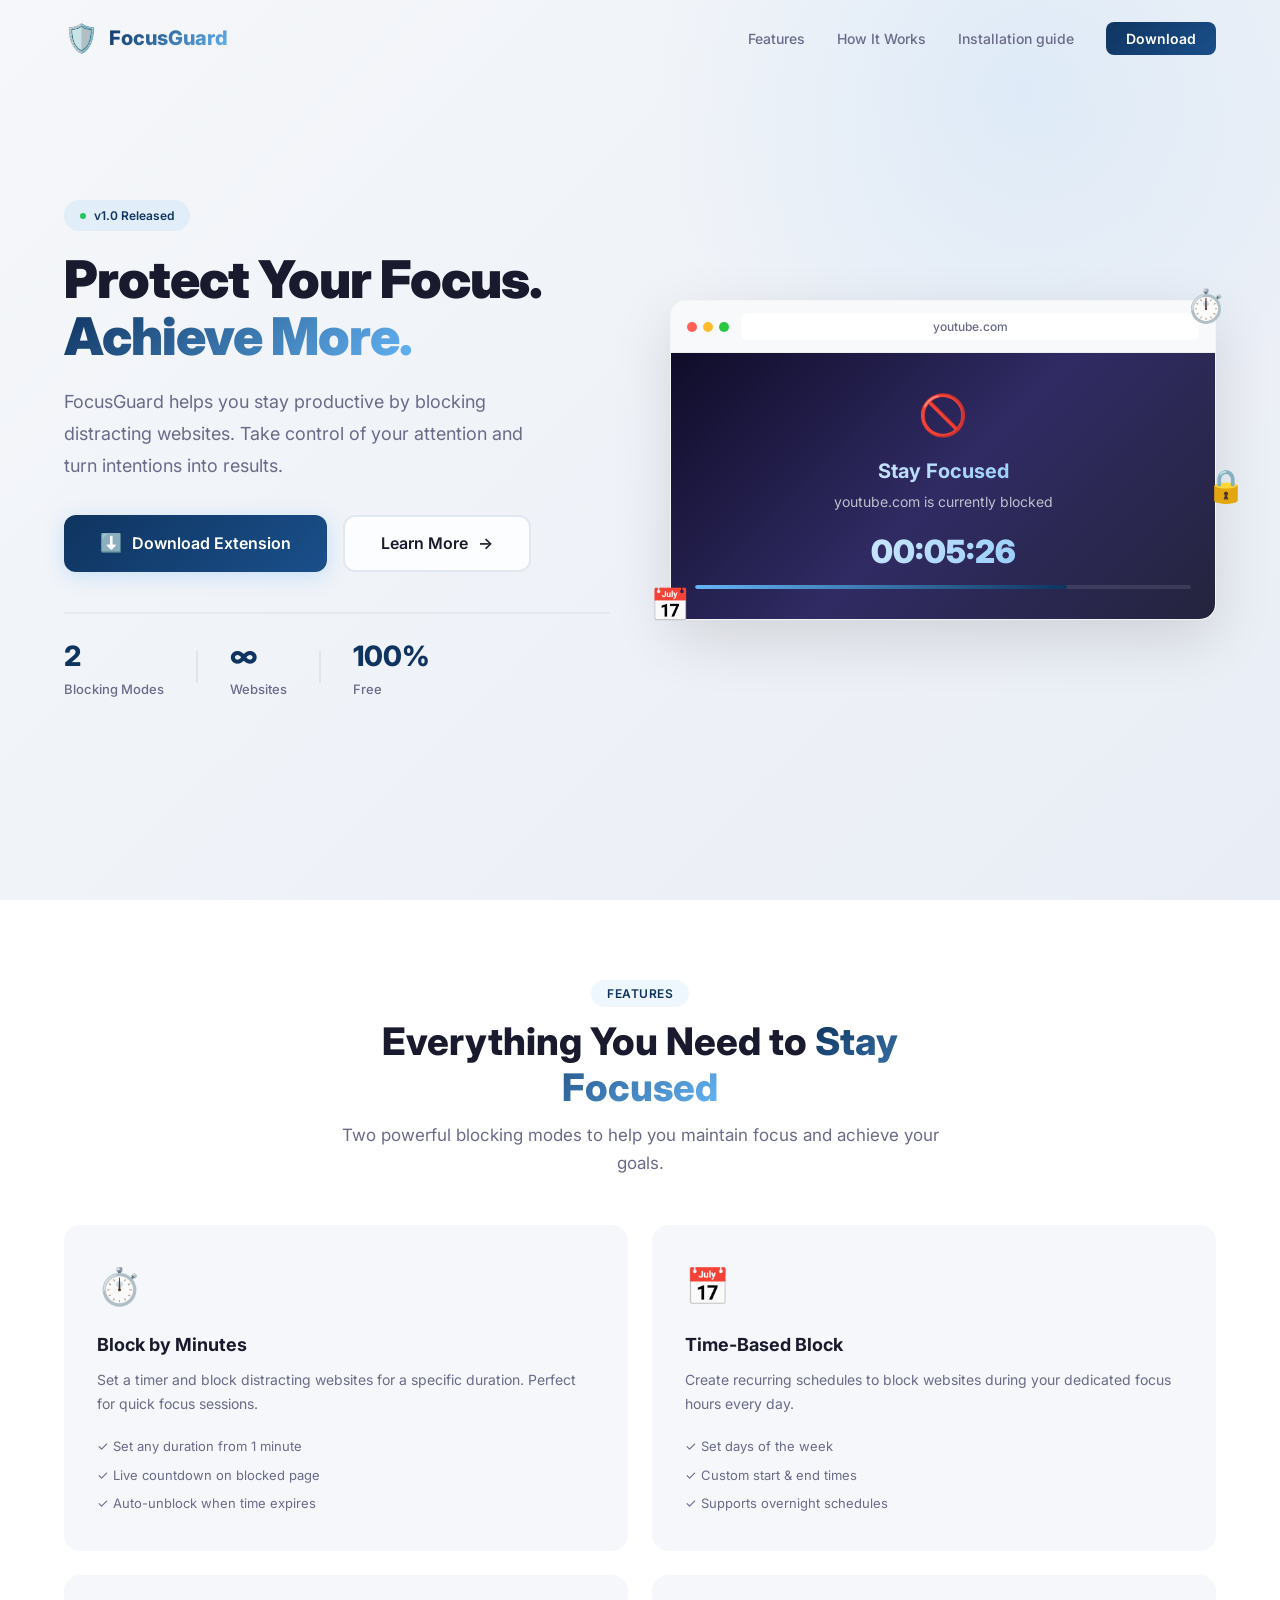
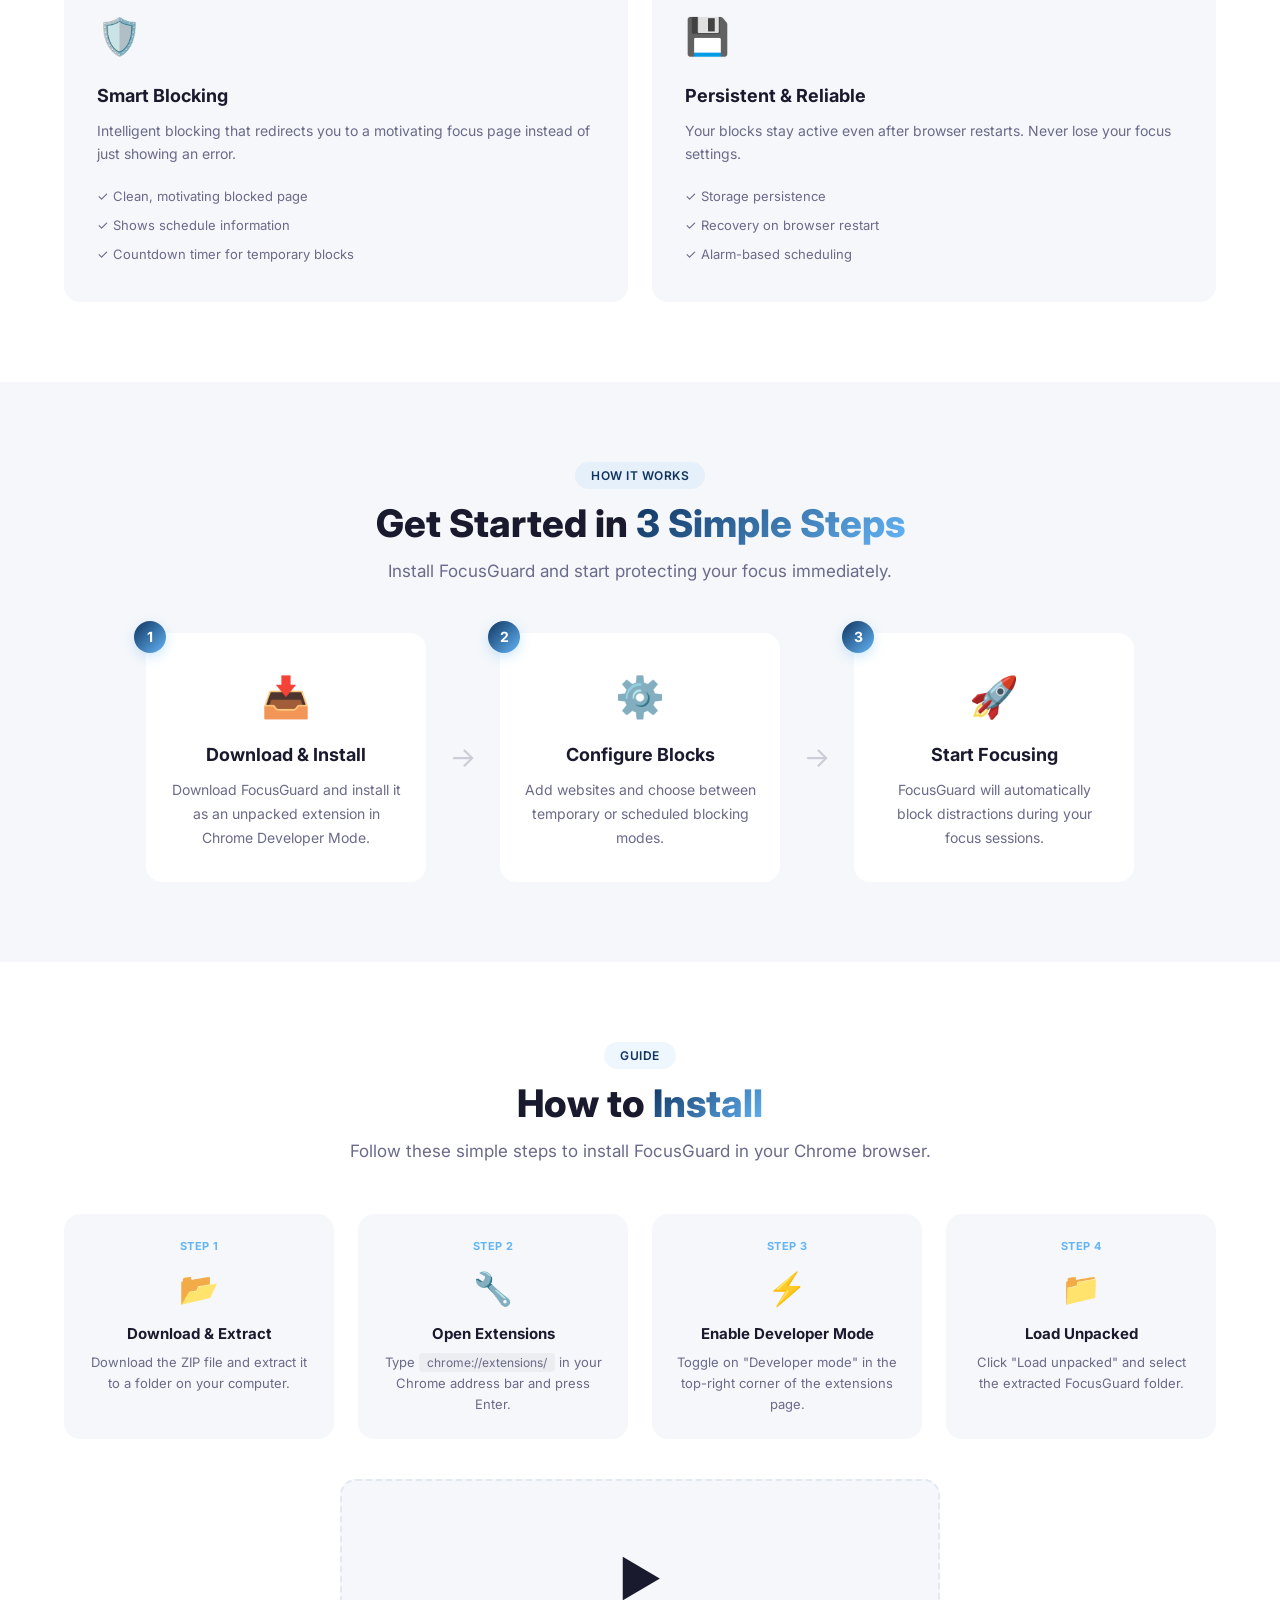
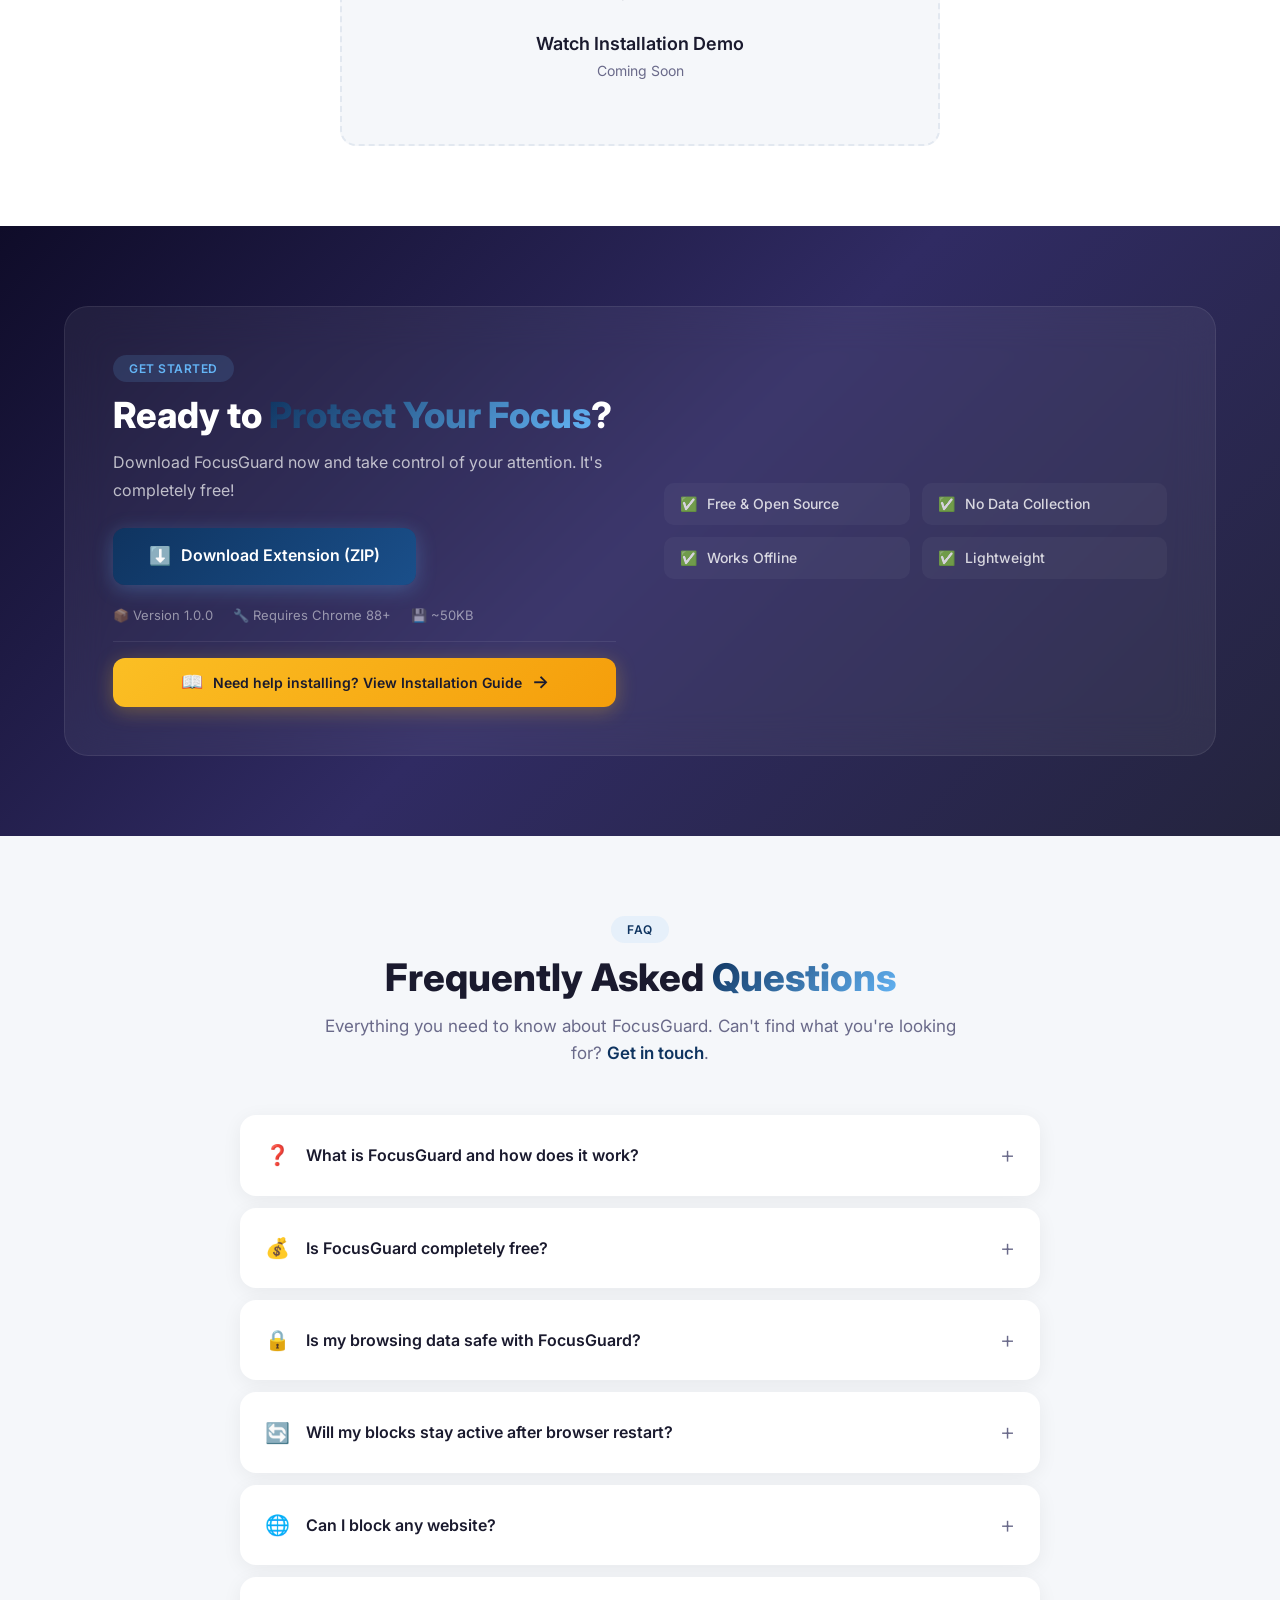
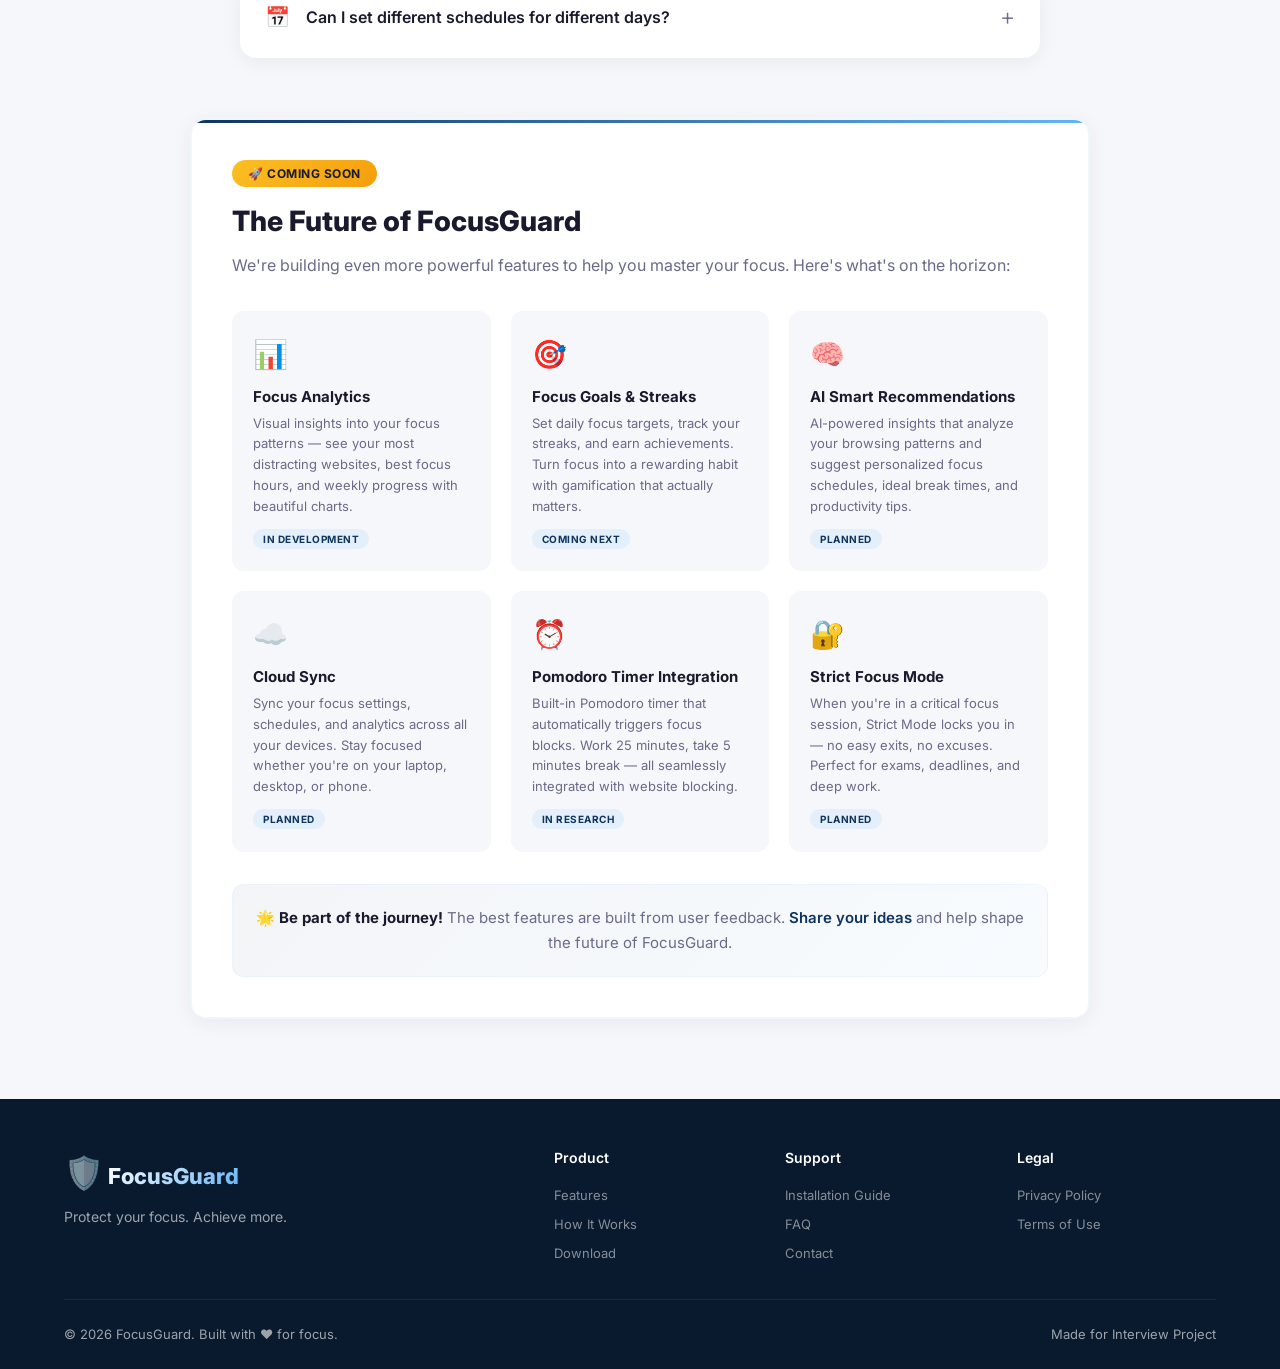
==== website/index.html @ 0940e5c7 "website moved into the extension folder" ====
<!doctype html>
<html lang="en">
  <head>
    <meta charset="UTF-8" />
    <meta name="viewport" content="width=device-width, initial-scale=1.0" />
    <title>FocusGuard - Stay Focused, Achieve More</title>
    <link rel="stylesheet" href="style.css" />
    <link
      href="https://fonts.googleapis.com/css2?family=Inter:wght@300;400;500;600;700;800;900&display=swap"
      rel="stylesheet"
    />
    <link rel="icon" type="image/png" href="images/favicon/my-icon.png">
  </head>
  <body id="top">
    <!-- Navigation -->
    <nav class="navbar">
      <div class="nav-container">
        <a href="#top" class="nav-logo" style="text-decoration: none">
          <span class="logo-icon">🛡️</span>
          <span class="logo-text">FocusGuard</span>
        </a>
        <ul class="nav-links">
          <li><a href="#features">Features</a></li>
          <li><a href="#how-it-works">How It Works</a></li>
          <li><a href="#instructions">Installation guide</a></li>
          <li><a href="#download" class="nav-cta">Download</a></li>
        </ul>
      </div>
    </nav>

    <!-- Hero Section -->
    <section class="hero">
      <div class="hero-glow"></div>
      <div class="container">
        <div class="hero-content">
          <div class="hero-badge">
            <span class="badge-dot"></span>
            v1.0 Released
          </div>
          <h1 class="hero-title">
            Protect Your Focus.
            <span class="gradient-text">Achieve More.</span>
          </h1>
          <p class="hero-desc">
            FocusGuard helps you stay productive by blocking distracting
            websites. Take control of your attention and turn intentions into
            results.
          </p>
          <div class="hero-buttons">
            <a href="#download" class="btn btn-primary btn-large">
              <span class="btn-icon">⬇️</span>
              Download Extension
            </a>
            <a href="#features" class="btn btn-secondary btn-large">
              Learn More
              <span class="btn-arrow">→</span>
            </a>
          </div>
          <div class="hero-stats">
            <div class="stat">
              <span class="stat-number">2</span>
              <span class="stat-label">Blocking Modes</span>
            </div>
            <div class="stat-divider"></div>
            <div class="stat">
              <span class="stat-number">∞</span>
              <span class="stat-label">Websites</span>
            </div>
            <div class="stat-divider"></div>
            <div class="stat">
              <span class="stat-number">100%</span>
              <span class="stat-label">Free</span>
            </div>
          </div>
        </div>
        <div class="hero-image">
          <div class="browser-mockup">
            <div class="browser-header">
              <div class="browser-dots">
                <span></span><span></span><span></span>
              </div>
              <span class="browser-url">youtube.com</span>
            </div>
            <div class="browser-body">
              <div class="blocked-preview">
                <div class="preview-icon">🚫</div>
                <h3>Stay Focused</h3>
                <p>youtube.com is currently blocked</p>
                <div class="preview-timer">00:05:26</div>
                <div class="preview-bar">
                  <div class="preview-progress"></div>
                </div>
              </div>
            </div>
          </div>
          <div class="floating-element el1">⏱️</div>
          <div class="floating-element el2">📅</div>
          <div class="floating-element el3">🔒</div>
        </div>
      </div>
    </section>

    <!-- Features Section -->
    <section id="features" class="features">
      <div class="container">
        <div class="section-header">
          <span class="section-tag">Features</span>
          <h2 class="section-title">
            Everything You Need to
            <span class="gradient-text">Stay Focused</span>
          </h2>
          <p class="section-desc">
            Two powerful blocking modes to help you maintain focus and achieve
            your goals.
          </p>
        </div>
        <div class="features-grid">
          <div class="feature-card card-1">
            <div class="feature-icon">⏱️</div>
            <h3>Block by Minutes</h3>
            <p>
              Set a timer and block distracting websites for a specific
              duration. Perfect for quick focus sessions.
            </p>
            <ul class="feature-list">
              <li>✓ Set any duration from 1 minute</li>
              <li>✓ Live countdown on blocked page</li>
              <li>✓ Auto-unblock when time expires</li>
            </ul>
          </div>
          <div class="feature-card card-2">
            <div class="feature-icon">📅</div>
            <h3>Time-Based Block</h3>
            <p>
              Create recurring schedules to block websites during your dedicated
              focus hours every day.
            </p>
            <ul class="feature-list">
              <li>✓ Set days of the week</li>
              <li>✓ Custom start & end times</li>
              <li>✓ Supports overnight schedules</li>
            </ul>
          </div>
          <div class="feature-card card-3">
            <div class="feature-icon">🛡️</div>
            <h3>Smart Blocking</h3>
            <p>
              Intelligent blocking that redirects you to a motivating focus page
              instead of just showing an error.
            </p>
            <ul class="feature-list">
              <li>✓ Clean, motivating blocked page</li>
              <li>✓ Shows schedule information</li>
              <li>✓ Countdown timer for temporary blocks</li>
            </ul>
          </div>
          <div class="feature-card card-4">
            <div class="feature-icon">💾</div>
            <h3>Persistent & Reliable</h3>
            <p>
              Your blocks stay active even after browser restarts. Never lose
              your focus settings.
            </p>
            <ul class="feature-list">
              <li>✓ Storage persistence</li>
              <li>✓ Recovery on browser restart</li>
              <li>✓ Alarm-based scheduling</li>
            </ul>
          </div>
        </div>
      </div>
    </section>

    <!-- How It Works Section -->
    <section id="how-it-works" class="how-it-works">
      <div class="container">
        <div class="section-header">
          <span class="section-tag">How It Works</span>
          <h2 class="section-title">
            Get Started in <span class="gradient-text">3 Simple Steps</span>
          </h2>
          <p class="section-desc">
            Install FocusGuard and start protecting your focus immediately.
          </p>
        </div>
        <div class="steps">
          <div class="step">
            <div class="step-number">1</div>
            <div class="step-icon">📥</div>
            <h3>Download & Install</h3>
            <p>
              Download FocusGuard and install it as an unpacked extension in
              Chrome Developer Mode.
            </p>
          </div>
          <div class="step-arrow">→</div>
          <div class="step">
            <div class="step-number">2</div>
            <div class="step-icon">⚙️</div>
            <h3>Configure Blocks</h3>
            <p>
              Add websites and choose between temporary or scheduled blocking
              modes.
            </p>
          </div>
          <div class="step-arrow">→</div>
          <div class="step">
            <div class="step-number">3</div>
            <div class="step-icon">🚀</div>
            <h3>Start Focusing</h3>
            <p>
              FocusGuard will automatically block distractions during your focus
              sessions.
            </p>
          </div>
        </div>
      </div>
    </section>

    <!-- Installation Instructions -->
    <section id="instructions" class="instructions">
      <div class="container">
        <div class="section-header">
          <span class="section-tag">Guide</span>
          <h2 class="section-title">
            How to <span class="gradient-text">Install</span>
          </h2>
          <p class="section-desc">
            Follow these simple steps to install FocusGuard in your Chrome
            browser.
          </p>
        </div>
        <div class="instructions-grid">
          <div class="instruction-card">
            <div class="instruction-step">Step 1</div>
            <div class="instruction-icon">📂</div>
            <h4>Download & Extract</h4>
            <p>
              Download the ZIP file and extract it to a folder on your computer.
            </p>
          </div>
          <div class="instruction-card">
            <div class="instruction-step">Step 2</div>
            <div class="instruction-icon">🔧</div>
            <h4>Open Extensions</h4>
            <p>
              Type <code>chrome://extensions/</code> in your Chrome address bar
              and press Enter.
            </p>
          </div>
          <div class="instruction-card">
            <div class="instruction-step">Step 3</div>
            <div class="instruction-icon">⚡</div>
            <h4>Enable Developer Mode</h4>
            <p>
              Toggle on "Developer mode" in the top-right corner of the
              extensions page.
            </p>
          </div>
          <div class="instruction-card">
            <div class="instruction-step">Step 4</div>
            <div class="instruction-icon">📁</div>
            <h4>Load Unpacked</h4>
            <p>
              Click "Load unpacked" and select the extracted FocusGuard folder.
            </p>
          </div>
        </div>
        <div class="instruction-video">
          <div class="video-placeholder">
            <span class="video-icon">▶️</span>
            <p>Watch Installation Demo</p>
            <span class="video-sub">Coming Soon</span>
          </div>
        </div>
      </div>
    </section>

    <!-- Download Section -->
    <section id="download" class="download">
      <div class="container">
        <div class="download-card">
          <div class="download-content">
            <span class="section-tag white">Get Started</span>
            <h2 class="download-title">
              Ready to <span class="gradient-text">Protect Your Focus</span>?
            </h2>
            <p class="download-desc">
              Download FocusGuard now and take control of your attention. It's
              completely free!
            </p>
            <div class="download-buttons">
              <a
                href="downloads/focusguard-v1.0.0.zip"
                class="btn btn-primary btn-large"
                id="downloadBtn"
                download
              >
                <span class="btn-icon">⬇️</span>
                Download Extension (ZIP)
              </a>
            </div>
            <div class="download-info">
              <span>📦 Version 1.0.0</span>
              <span>🔧 Requires Chrome 88+</span>
              <span>💾 ~50KB</span>
            </div>
            <!-- Installation quick link - UPDATED WITH YELLOW -->
            <div class="quick-install-link">
              <a href="#instructions" class="install-link">
                <span class="install-link-icon">📖</span>
                Need help installing? View Installation Guide
                <span class="install-link-arrow">→</span>
              </a>
            </div>
          </div>
          <div class="download-features">
            <div class="download-feature">
              <span>✅</span>
              <span>Free & Open Source</span>
            </div>
            <div class="download-feature">
              <span>✅</span>
              <span>No Data Collection</span>
            </div>
            <div class="download-feature">
              <span>✅</span>
              <span>Works Offline</span>
            </div>
            <div class="download-feature">
              <span>✅</span>
              <span>Lightweight</span>
            </div>
          </div>
        </div>
      </div>
    </section>

    <!-- FAQ Section -->
    <section id="faq" class="faq">
      <div class="container">
        <div class="section-header">
          <span class="section-tag">FAQ</span>
          <h2 class="section-title">
            Frequently Asked <span class="gradient-text">Questions</span>
          </h2>
          <p class="section-desc">
            Everything you need to know about FocusGuard. Can't find what you're
            looking for? <a href="#contact" class="faq-link">Get in touch</a>.
          </p>
        </div>

        <div class="faq-grid">
          <!-- FAQ Item 1 -->
          <div class="faq-item">
            <div class="faq-question" onclick="toggleFaq(this)">
              <span class="faq-icon">❓</span>
              <h3>What is FocusGuard and how does it work?</h3>
              <span class="faq-toggle">+</span>
            </div>
            <div class="faq-answer">
              <p>
                FocusGuard is a lightweight Chrome extension that helps you stay
                productive by blocking distracting websites. Simply add the
                websites that distract you, choose between
                <strong>temporary blocking</strong> (set a timer) or
                <strong>scheduled blocking</strong> (create recurring focus
                hours), and FocusGuard will automatically redirect you to a
                motivating focus page whenever you try to access those sites.
              </p>
            </div>
          </div>

          <!-- FAQ Item 2 -->
          <div class="faq-item">
            <div class="faq-question" onclick="toggleFaq(this)">
              <span class="faq-icon">💰</span>
              <h3>Is FocusGuard completely free?</h3>
              <span class="faq-toggle">+</span>
            </div>
            <div class="faq-answer">
              <p>
                <strong>Yes, absolutely free!</strong> FocusGuard is 100% free
                with no hidden costs, no premium plans, and no data collection.
                We believe that focus and productivity should be accessible to
                everyone. Use it as much as you want, whenever you want.
              </p>
            </div>
          </div>

          <!-- FAQ Item 3 -->
          <div class="faq-item">
            <div class="faq-question" onclick="toggleFaq(this)">
              <span class="faq-icon">🔒</span>
              <h3>Is my browsing data safe with FocusGuard?</h3>
              <span class="faq-toggle">+</span>
            </div>
            <div class="faq-answer">
              <p>
                <strong>Your privacy is our priority.</strong> FocusGuard stores
                all data locally on your device. We don't collect, track, or
                send any of your browsing data anywhere. No analytics, no
                tracking pixels, no cloud storage — just pure local focus
                protection. You remain in complete control of your data.
              </p>
            </div>
          </div>

          <!-- FAQ Item 4 -->
          <div class="faq-item">
            <div class="faq-question" onclick="toggleFaq(this)">
              <span class="faq-icon">🔄</span>
              <h3>Will my blocks stay active after browser restart?</h3>
              <span class="faq-toggle">+</span>
            </div>
            <div class="faq-answer">
              <p>
                <strong>Yes!</strong> FocusGuard automatically saves all your
                blocking rules, schedules, and active sessions. Even if you
                restart your browser or computer, your focus settings remain
                intact and blocking continues seamlessly. No need to reconfigure
                — just pick up where you left off.
              </p>
            </div>
          </div>

          <!-- FAQ Item 5 -->
          <div class="faq-item">
            <div class="faq-question" onclick="toggleFaq(this)">
              <span class="faq-icon">🌐</span>
              <h3>Can I block any website?</h3>
              <span class="faq-toggle">+</span>
            </div>
            <div class="faq-answer">
              <p>
                <strong>Absolutely!</strong> You can block any website domain —
                social media (YouTube, Instagram, Facebook), entertainment
                (Netflix, Reddit), news, gaming, shopping, or any other site
                that distracts you. FocusGuard works on all websites, giving you
                complete control over your digital environment.
              </p>
            </div>
          </div>

          <!-- FAQ Item 6 -->
          <div class="faq-item">
            <div class="faq-question" onclick="toggleFaq(this)">
              <span class="faq-icon">📅</span>
              <h3>Can I set different schedules for different days?</h3>
              <span class="faq-toggle">+</span>
            </div>
            <div class="faq-answer">
              <p>
                <strong>Yes!</strong> With FocusGuard's scheduled blocking, you
                can create custom schedules for each day of the week. For
                example: block YouTube on weekdays from 7 PM to 10 PM, but allow
                it on weekends. You can even set overnight schedules (e.g.,
                11 PM to 2 AM). The flexibility is yours!
              </p>
            </div>
          </div>
        </div>

        <!-- 🚀 Upcoming Features Section -->
        <div class="upcoming-section">
          <div class="upcoming-badge">🚀 Coming Soon</div>
          <h3 class="upcoming-title">The Future of FocusGuard</h3>
          <p class="upcoming-desc">
            We're building even more powerful features to help you master your
            focus. Here's what's on the horizon:
          </p>

          <div class="upcoming-grid">
            <div class="upcoming-card">
              <div class="upcoming-icon">📊</div>
              <h4>Focus Analytics</h4>
              <p>
                Visual insights into your focus patterns — see your most
                distracting websites, best focus hours, and weekly progress with
                beautiful charts.
              </p>
              <span class="upcoming-status">In Development</span>
            </div>

            <div class="upcoming-card">
              <div class="upcoming-icon">🎯</div>
              <h4>Focus Goals & Streaks</h4>
              <p>
                Set daily focus targets, track your streaks, and earn
                achievements. Turn focus into a rewarding habit with
                gamification that actually matters.
              </p>
              <span class="upcoming-status">Coming Next</span>
            </div>

            <div class="upcoming-card">
              <div class="upcoming-icon">🧠</div>
              <h4>AI Smart Recommendations</h4>
              <p>
                AI-powered insights that analyze your browsing patterns and
                suggest personalized focus schedules, ideal break times, and
                productivity tips.
              </p>
              <span class="upcoming-status">Planned</span>
            </div>

            <div class="upcoming-card">
              <div class="upcoming-icon">☁️</div>
              <h4>Cloud Sync</h4>
              <p>
                Sync your focus settings, schedules, and analytics across all
                your devices. Stay focused whether you're on your laptop,
                desktop, or phone.
              </p>
              <span class="upcoming-status">Planned</span>
            </div>

            <div class="upcoming-card">
              <div class="upcoming-icon">⏰</div>
              <h4>Pomodoro Timer Integration</h4>
              <p>
                Built-in Pomodoro timer that automatically triggers focus
                blocks. Work 25 minutes, take 5 minutes break — all seamlessly
                integrated with website blocking.
              </p>
              <span class="upcoming-status">In Research</span>
            </div>

            <div class="upcoming-card">
              <div class="upcoming-icon">🔐</div>
              <h4>Strict Focus Mode</h4>
              <p>
                When you're in a critical focus session, Strict Mode locks you
                in — no easy exits, no excuses. Perfect for exams, deadlines,
                and deep work.
              </p>
              <span class="upcoming-status">Planned</span>
            </div>
          </div>

          <div class="upcoming-cta">
            <p>
              🌟 <strong>Be part of the journey!</strong> The best features are
              built from user feedback.
              <a href="#contact" class="faq-link">Share your ideas</a> and help
              shape the future of FocusGuard.
            </p>
          </div>
        </div>
      </div>
    </section>

    <!-- Footer -->
    <footer class="footer">
      <div class="container">
        <div class="footer-content">
          <div class="footer-brand">
            <span class="logo-icon">🛡️</span>
            <span class="logo-text">FocusGuard</span>
            <p>Protect your focus. Achieve more.</p>
          </div>
          <div class="footer-links">
            <div class="footer-column">
              <h4>Product</h4>
              <a href="#features">Features</a>
              <a href="#how-it-works">How It Works</a>
              <a href="#download">Download</a>
            </div>
            <div class="footer-column">
              <h4>Support</h4>
              <a href="#instructions">Installation Guide</a>
              <a href="#faq">FAQ</a>
              <a href="#">Contact</a>
            </div>
            <div class="footer-column">
              <h4>Legal</h4>
              <a href="#">Privacy Policy</a>
              <a href="#">Terms of Use</a>
            </div>
          </div>
        </div>
        <div class="footer-bottom">
          <span>© 2026 FocusGuard. Built with ❤️ for focus.</span>
          <span>Made for Interview Project</span>
        </div>
      </div>
    </footer>

    <script>
      // Smooth scroll for navigation links
      document.querySelectorAll('a[href^="#"]').forEach((anchor) => {
        anchor.addEventListener("click", function (e) {
          e.preventDefault();
          const target = document.querySelector(this.getAttribute("href"));
          if (target) {
            target.scrollIntoView({
              behavior: "smooth",
              block: "start",
            });
          }
        });
      });

      // Navbar scroll effect
      window.addEventListener("scroll", function () {
        const navbar = document.querySelector(".navbar");
        if (window.scrollY > 50) {
          navbar.classList.add("scrolled");
        } else {
          navbar.classList.remove("scrolled");
        }
      });

      // Download button click
      // Download button with better UX
      document
        .getElementById("downloadBtn")
        .addEventListener("click", function (e) {
          // Show feedback that download started
          const originalText = this.innerHTML;
          const originalBg = this.style.background;

          this.innerHTML = "⏳ Starting Download...";
          this.style.background = "linear-gradient(135deg, #22c55e, #16a34a)";
          this.style.transform = "scale(0.98)";

          // Let the download happen naturally
          setTimeout(() => {
            this.innerHTML = "✅ Download Started!";
            this.style.background = "#22c55e";
          }, 500);

          // Reset button after 3 seconds
          setTimeout(() => {
            this.innerHTML = originalText;
            this.style.background = originalBg;
            this.style.transform = "";
          }, 3000);
        });

      // Animate elements on scroll
      const observerOptions = {
        threshold: 0.1,
        rootMargin: "0px 0px -50px 0px",
      };

      const observer = new IntersectionObserver((entries) => {
        entries.forEach((entry) => {
          if (entry.isIntersecting) {
            entry.target.style.opacity = "1";
            entry.target.style.transform = "translateY(0)";
          }
        });
      }, observerOptions);

      document
        .querySelectorAll(
          ".feature-card, .step, .instruction-card, .download-card",
        )
        .forEach((el) => {
          el.style.opacity = "0";
          el.style.transform = "translateY(30px)";
          el.style.transition = "all 0.6s cubic-bezier(0.22, 1, 0.36, 1)";
          observer.observe(el);
        });
    </script>
    <script src="script.js"></script>
  </body>
</html>
---- website/style.css ----
* {
    margin: 0;
    padding: 0;
    box-sizing: border-box;
}

:root {
    --primary: #0f3460;
    --primary-light: #1a4f8a;
    --primary-dark: #0a1a2e;
    --accent: #64b5f6;
    --accent-glow: rgba(100, 180, 246, 0.3);
    --text: #1a1a2e;
    --text-light: #6a6a8a;
    --bg: #f5f7fa;
    --white: #ffffff;
    --shadow: 0 4px 20px rgba(0, 0, 0, 0.06);
    --shadow-hover: 0 8px 40px rgba(0, 0, 0, 0.12);
    --radius: 16px;
    --transition: all 0.4s cubic-bezier(0.22, 1, 0.36, 1);
}

html {
    scroll-behavior: smooth;
}

body {
    font-family: 'Inter', -apple-system, BlinkMacSystemFont, sans-serif;
    background: var(--bg);
    color: var(--text);
    line-height: 1.6;
    overflow-x: hidden;
}

.container {
    max-width: 1200px;
    margin: 0 auto;
    padding: 0 24px;
}

/* ============================================
   NAVBAR
   ============================================ */

.navbar {
    position: fixed;
    top: 0;
    left: 0;
    right: 0;
    z-index: 1000;
    padding: 16px 0;
    transition: var(--transition);
    background: transparent;
}

.navbar.scrolled {
    background: rgba(255, 255, 255, 0.92);
    backdrop-filter: blur(20px);
    -webkit-backdrop-filter: blur(20px);
    box-shadow: 0 2px 20px rgba(0, 0, 0, 0.06);
    padding: 10px 0;
}

.nav-container {
    max-width: 1200px;
    margin: 0 auto;
    padding: 0 24px;
    display: flex;
    justify-content: space-between;
    align-items: center;
}

.nav-logo {
    display: flex;
    align-items: center;
    gap: 10px;
    font-size: 20px;
    font-weight: 800;
    color: var(--text);
}

.logo-icon {
    font-size: 28px;
}

.logo-text {
    background: linear-gradient(135deg, var(--primary), var(--accent));
    -webkit-background-clip: text;
    -webkit-text-fill-color: transparent;
    background-clip: text;
}

.nav-links {
    display: flex;
    align-items: center;
    gap: 32px;
    list-style: none;
}

.nav-links a {
    text-decoration: none;
    color: var(--text-light);
    font-weight: 500;
    font-size: 14px;
    transition: var(--transition);
    position: relative;
}

.nav-links a::after {
    content: '';
    position: absolute;
    bottom: -4px;
    left: 0;
    width: 0;
    height: 2px;
    background: var(--accent);
    transition: var(--transition);
}

.nav-links a:hover::after {
    width: 100%;
}

.nav-links a:hover {
    color: var(--primary);
}

.nav-cta {
    background: linear-gradient(135deg, var(--primary), var(--primary-light));
    color: white !important;
    padding: 8px 20px;
    border-radius: 8px;
    font-weight: 600 !important;
    transition: var(--transition);
}

.nav-cta::after {
    display: none !important;
}

.nav-cta:hover {
    transform: translateY(-2px);
    box-shadow: 0 4px 20px var(--accent-glow);
    color: white !important;
}

/* ============================================
   HERO SECTION
   ============================================ */

.hero {
    min-height: 100vh;
    display: flex;
    align-items: center;
    position: relative;
    overflow: hidden;
    padding: 80px 0 60px;
    background: linear-gradient(135deg, #f5f7fa 0%, #e9edf5 100%);
}

.hero-glow {
    position: absolute;
    top: -30%;
    right: -10%;
    width: 60%;
    height: 80%;
    background: radial-gradient(circle, rgba(100, 180, 246, 0.12) 0%, transparent 70%);
    animation: glowFloat 8s ease-in-out infinite;
}

@keyframes glowFloat {
    0%, 100% { transform: translate(0, 0) scale(1); }
    50% { transform: translate(-30px, 20px) scale(1.1); }
}

.hero .container {
    display: grid;
    grid-template-columns: 1fr 1fr;
    gap: 60px;
    align-items: center;
    position: relative;
    z-index: 1;
}

.hero-content {
    animation: fadeInLeft 1s cubic-bezier(0.22, 1, 0.36, 1) both;
}

@keyframes fadeInLeft {
    from {
        opacity: 0;
        transform: translateX(-40px);
    }
    to {
        opacity: 1;
        transform: translateX(0);
    }
}

.hero-badge {
    display: inline-flex;
    align-items: center;
    gap: 8px;
    padding: 6px 16px;
    background: rgba(100, 180, 246, 0.12);
    border-radius: 20px;
    font-size: 12px;
    font-weight: 600;
    color: var(--primary);
    margin-bottom: 20px;
}

.badge-dot {
    width: 6px;
    height: 6px;
    border-radius: 50%;
    background: #22c55e;
    animation: dotPulse 2s ease-in-out infinite;
}

@keyframes dotPulse {
    0%, 100% { opacity: 1; transform: scale(1); }
    50% { opacity: 0.5; transform: scale(0.8); }
}

.hero-title {
    font-size: 52px;
    font-weight: 900;
    line-height: 1.1;
    margin-bottom: 20px;
    letter-spacing: -1px;
}

.gradient-text {
    background: linear-gradient(135deg, var(--primary), var(--accent));
    -webkit-background-clip: text;
    -webkit-text-fill-color: transparent;
    background-clip: text;
}

.hero-desc {
    font-size: 18px;
    color: var(--text-light);
    max-width: 480px;
    margin-bottom: 32px;
    line-height: 1.8;
}

.hero-buttons {
    display: flex;
    gap: 16px;
    margin-bottom: 40px;
    flex-wrap: wrap;
}

.btn {
    display: inline-flex;
    align-items: center;
    gap: 10px;
    padding: 12px 28px;
    border-radius: 12px;
    font-size: 15px;
    font-weight: 600;
    text-decoration: none;
    transition: var(--transition);
    border: none;
    cursor: pointer;
    font-family: 'Inter', sans-serif;
}

.btn-large {
    padding: 14px 36px;
    font-size: 16px;
}

.btn-primary {
    background: linear-gradient(135deg, var(--primary), var(--primary-light));
    color: white;
    box-shadow: 0 4px 20px var(--accent-glow);
}

.btn-primary:hover {
    transform: translateY(-3px);
    box-shadow: 0 8px 32px var(--accent-glow);
}

.btn-secondary {
    background: rgba(255, 255, 255, 0.8);
    color: var(--text);
    border: 2px solid #e2e8f0;
}

.btn-secondary:hover {
    transform: translateY(-3px);
    border-color: var(--accent);
    box-shadow: 0 4px 20px rgba(0, 0, 0, 0.06);
}

.btn-icon {
    font-size: 18px;
}

.btn-arrow {
    transition: var(--transition);
}

.btn-secondary:hover .btn-arrow {
    transform: translateX(4px);
}

.hero-stats {
    display: flex;
    align-items: center;
    gap: 32px;
    padding: 20px 0;
    border-top: 2px solid rgba(0, 0, 0, 0.04);
}

.stat {
    display: flex;
    flex-direction: column;
}

.stat-number {
    font-size: 28px;
    font-weight: 800;
    color: var(--primary);
}

.stat-label {
    font-size: 13px;
    color: var(--text-light);
    font-weight: 500;
}

.stat-divider {
    width: 2px;
    height: 32px;
    background: rgba(0, 0, 0, 0.06);
}

/* Hero Image */
.hero-image {
    position: relative;
    animation: fadeInRight 1s cubic-bezier(0.22, 1, 0.36, 1) both;
    animation-delay: 0.2s;
}

@keyframes fadeInRight {
    from {
        opacity: 0;
        transform: translateX(40px);
    }
    to {
        opacity: 1;
        transform: translateX(0);
    }
}

.browser-mockup {
    background: white;
    border-radius: 16px;
    box-shadow: 0 20px 60px rgba(0, 0, 0, 0.12);
    overflow: hidden;
    border: 1px solid rgba(0, 0, 0, 0.04);
}

.browser-header {
    padding: 12px 16px;
    background: #f8f9fa;
    display: flex;
    align-items: center;
    gap: 12px;
    border-bottom: 1px solid #eee;
}

.browser-dots {
    display: flex;
    gap: 6px;
}

.browser-dots span {
    width: 10px;
    height: 10px;
    border-radius: 50%;
}

.browser-dots span:nth-child(1) { background: #ff5f57; }
.browser-dots span:nth-child(2) { background: #ffbd2e; }
.browser-dots span:nth-child(3) { background: #28c840; }

.browser-url {
    font-size: 12px;
    color: var(--text-light);
    background: white;
    padding: 4px 12px;
    border-radius: 6px;
    flex: 1;
    text-align: center;
    font-weight: 500;
}

.browser-body {
    padding: 30px 24px;
    background: linear-gradient(135deg, #0f0c29, #302b63, #24243e);
    min-height: 200px;
    display: flex;
    align-items: center;
    justify-content: center;
}

.blocked-preview {
    text-align: center;
    color: white;
    width: 100%;
}

.preview-icon {
    font-size: 40px;
    margin-bottom: 8px;
}

.blocked-preview h3 {
    font-size: 20px;
    font-weight: 700;
    margin-bottom: 4px;
    background: linear-gradient(135deg, #ffffff, #64b5f6);
    -webkit-background-clip: text;
    -webkit-text-fill-color: transparent;
    background-clip: text;
}

.blocked-preview p {
    font-size: 14px;
    color: rgba(255, 255, 255, 0.7);
    margin-bottom: 12px;
}

.preview-timer {
    font-size: 32px;
    font-weight: 900;
    background: linear-gradient(135deg, #ffffff, #64b5f6);
    -webkit-background-clip: text;
    -webkit-text-fill-color: transparent;
    background-clip: text;
    margin-bottom: 8px;
}

.preview-bar {
    width: 100%;
    height: 4px;
    background: rgba(255, 255, 255, 0.1);
    border-radius: 4px;
    overflow: hidden;
}

.preview-progress {
    height: 100%;
    width: 75%;
    background: linear-gradient(90deg, #64b5f6, #0f3460);
    border-radius: 4px;
    animation: progressAnimation 3s ease-in-out infinite;
}

@keyframes progressAnimation {
    0%, 100% { width: 75%; }
    50% { width: 45%; }
}

.floating-element {
    position: absolute;
    font-size: 32px;
    animation: float 4s ease-in-out infinite;
}

.floating-element.el1 {
    top: -20px;
    right: -10px;
    animation-delay: 0s;
}

.floating-element.el2 {
    bottom: -10px;
    left: -20px;
    animation-delay: 1s;
}

.floating-element.el3 {
    top: 50%;
    right: -30px;
    animation-delay: 2s;
}

@keyframes float {
    0%, 100% { transform: translateY(0px) rotate(0deg); }
    50% { transform: translateY(-15px) rotate(8deg); }
}

/* ============================================
   FEATURES SECTION
   ============================================ */

.features {
    padding: 80px 0;
    background: var(--white);
}

.section-header {
    text-align: center;
    max-width: 640px;
    margin: 0 auto 48px;
}

.section-tag {
    display: inline-block;
    padding: 4px 16px;
    background: rgba(100, 180, 246, 0.1);
    border-radius: 20px;
    font-size: 12px;
    font-weight: 600;
    color: var(--primary);
    text-transform: uppercase;
    letter-spacing: 0.5px;
    margin-bottom: 12px;
}

.section-title {
    font-size: 38px;
    font-weight: 800;
    line-height: 1.2;
    margin-bottom: 12px;
}

.section-desc {
    font-size: 17px;
    color: var(--text-light);
}

.features-grid {
    display: grid;
    grid-template-columns: repeat(2, 1fr);
    gap: 24px;
}

.feature-card {
    padding: 32px;
    background: var(--bg);
    border-radius: var(--radius);
    transition: var(--transition);
    border: 1px solid transparent;
    position: relative;
    overflow: hidden;
}

.feature-card::before {
    content: '';
    position: absolute;
    top: 0;
    left: 0;
    right: 0;
    height: 3px;
    background: linear-gradient(90deg, var(--primary), var(--accent));
    opacity: 0;
    transition: var(--transition);
}

.feature-card:hover::before {
    opacity: 1;
}

.feature-card:hover {
    transform: translateY(-6px);
    border-color: rgba(100, 180, 246, 0.2);
    box-shadow: var(--shadow-hover);
}

.feature-icon {
    font-size: 36px;
    margin-bottom: 16px;
}

.feature-card h3 {
    font-size: 18px;
    font-weight: 700;
    margin-bottom: 8px;
}

.feature-card p {
    color: var(--text-light);
    font-size: 14px;
    line-height: 1.7;
    margin-bottom: 16px;
}

.feature-list {
    list-style: none;
    font-size: 13px;
    color: var(--text-light);
}

.feature-list li {
    padding: 4px 0;
    display: flex;
    align-items: center;
    gap: 8px;
}

/* ============================================
   HOW IT WORKS
   ============================================ */

.how-it-works {
    padding: 80px 0;
    background: var(--bg);
}

.steps {
    display: flex;
    align-items: center;
    justify-content: center;
    gap: 24px;
    flex-wrap: wrap;
}

.step {
    flex: 1;
    min-width: 200px;
    max-width: 280px;
    text-align: center;
    padding: 32px 24px;
    background: var(--white);
    border-radius: var(--radius);
    transition: var(--transition);
    position: relative;
}

.step:hover {
    transform: translateY(-6px);
    box-shadow: var(--shadow-hover);
}

.step-number {
    position: absolute;
    top: -12px;
    left: -12px;
    width: 32px;
    height: 32px;
    border-radius: 50%;
    background: linear-gradient(135deg, var(--primary), var(--accent));
    color: white;
    font-weight: 700;
    font-size: 14px;
    display: flex;
    align-items: center;
    justify-content: center;
    box-shadow: 0 4px 12px var(--accent-glow);
}

.step-icon {
    font-size: 40px;
    margin-bottom: 12px;
}

.step h3 {
    font-size: 18px;
    font-weight: 700;
    margin-bottom: 8px;
}

.step p {
    font-size: 14px;
    color: var(--text-light);
    line-height: 1.7;
}

.step-arrow {
    font-size: 28px;
    color: var(--text-light);
    opacity: 0.3;
}

/* ============================================
   DOWNLOAD SECTION
   ============================================ */

.download {
    padding: 80px 0;
    background: linear-gradient(135deg, #0f0c29, #302b63, #24243e);
}

.download-card {
    background: rgba(255, 255, 255, 0.06);
    backdrop-filter: blur(20px);
    -webkit-backdrop-filter: blur(20px);
    border-radius: 24px;
    border: 1px solid rgba(255, 255, 255, 0.08);
    padding: 48px;
    display: grid;
    grid-template-columns: 1fr 1fr;
    gap: 48px;
    align-items: center;
}

.section-tag.white {
    color: var(--accent);
    background: rgba(100, 180, 246, 0.15);
}

.download-title {
    font-size: 36px;
    font-weight: 800;
    color: white;
    line-height: 1.2;
    margin-bottom: 12px;
}

.download-desc {
    font-size: 16px;
    color: rgba(255, 255, 255, 0.7);
    margin-bottom: 24px;
    line-height: 1.7;
}

.download-buttons {
    margin-bottom: 20px;
}

.download-info {
    display: flex;
    gap: 20px;
    font-size: 13px;
    color: rgba(255, 255, 255, 0.5);
}

.download-features {
    display: grid;
    grid-template-columns: 1fr 1fr;
    gap: 12px;
}

.download-feature {
    display: flex;
    align-items: center;
    gap: 10px;
    color: rgba(255, 255, 255, 0.8);
    font-size: 14px;
    font-weight: 500;
    padding: 10px 16px;
    background: rgba(255, 255, 255, 0.04);
    border-radius: 10px;
}

/* ============================================
   INSTRUCTIONS SECTION
   ============================================ */

.instructions {
    padding: 80px 0;
    background: var(--white);
}

.instructions-grid {
    display: grid;
    grid-template-columns: repeat(4, 1fr);
    gap: 24px;
    margin-bottom: 40px;
}

.instruction-card {
    padding: 24px;
    background: var(--bg);
    border-radius: var(--radius);
    text-align: center;
    transition: var(--transition);
}

.instruction-card:hover {
    transform: translateY(-4px);
    box-shadow: var(--shadow-hover);
}

.instruction-step {
    font-size: 11px;
    font-weight: 700;
    color: var(--accent);
    text-transform: uppercase;
    letter-spacing: 0.5px;
    margin-bottom: 8px;
}

.instruction-icon {
    font-size: 32px;
    margin-bottom: 8px;
}

.instruction-card h4 {
    font-size: 15px;
    font-weight: 700;
    margin-bottom: 6px;
}

.instruction-card p {
    font-size: 13px;
    color: var(--text-light);
    line-height: 1.6;
}

.instruction-card code {
    background: rgba(0, 0, 0, 0.04);
    padding: 2px 8px;
    border-radius: 4px;
    font-size: 12px;
    font-family: 'Inter', monospace;
}

.instruction-video {
    max-width: 600px;
    margin: 0 auto;
}

.video-placeholder {
    padding: 60px 24px;
    background: var(--bg);
    border-radius: var(--radius);
    text-align: center;
    border: 2px dashed #e2e8f0;
}

.video-icon {
    font-size: 48px;
    display: block;
    margin-bottom: 12px;
}

.video-placeholder p {
    font-size: 18px;
    font-weight: 600;
    color: var(--text);
}

.video-sub {
    font-size: 14px;
    color: var(--text-light);
}

/* ============================================
   FOOTER
   ============================================ */

.footer {
    padding: 48px 0 24px;
    background: var(--primary-dark);
    color: rgba(255, 255, 255, 0.6);
}

.footer-content {
    display: grid;
    grid-template-columns: 2fr 3fr;
    gap: 48px;
    padding-bottom: 32px;
    border-bottom: 1px solid rgba(255, 255, 255, 0.06);
}

.footer-brand .logo-icon {
    font-size: 32px;
}

.footer-brand .logo-text {
    font-size: 22px;
    font-weight: 800;
    background: linear-gradient(135deg, #ffffff, var(--accent));
    -webkit-background-clip: text;
    -webkit-text-fill-color: transparent;
    background-clip: text;
}

.footer-brand p {
    margin-top: 8px;
    font-size: 14px;
}

.footer-links {
    display: grid;
    grid-template-columns: repeat(3, 1fr);
    gap: 32px;
}

.footer-column h4 {
    color: white;
    font-weight: 600;
    font-size: 14px;
    margin-bottom: 12px;
}

.footer-column a {
    display: block;
    color: rgba(255, 255, 255, 0.5);
    text-decoration: none;
    font-size: 13px;
    padding: 4px 0;
    transition: var(--transition);
}

.footer-column a:hover {
    color: white;
}

.footer-bottom {
    display: flex;
    justify-content: space-between;
    padding-top: 24px;
    font-size: 13px;
}

/* ============================================
   RESPONSIVE
   ============================================ */

@media (max-width: 1024px) {
    .hero .container {
        grid-template-columns: 1fr;
        text-align: center;
    }

    .hero-desc {
        margin: 0 auto 32px;
    }

    .hero-buttons {
        justify-content: center;
    }

    .hero-stats {
        justify-content: center;
    }

    .hero-image {
        max-width: 500px;
        margin: 0 auto;
    }

    .download-card {
        grid-template-columns: 1fr;
        text-align: center;
    }

    .download-features {
        justify-content: center;
    }

    .download-info {
        justify-content: center;
        flex-wrap: wrap;
    }

    .footer-content {
        grid-template-columns: 1fr;
        gap: 32px;
    }
}

@media (max-width: 768px) {
    .nav-links {
        display: none;
    }

    .hero-title {
        font-size: 36px;
    }

    .features-grid {
        grid-template-columns: 1fr;
    }

    .steps {
        flex-direction: column;
        align-items: stretch;
    }

    .step {
        max-width: 100%;
    }

    .step-arrow {
        transform: rotate(90deg);
    }

    .instructions-grid {
        grid-template-columns: 1fr 1fr;
    }

    .footer-links {
        grid-template-columns: 1fr 1fr;
    }

    .footer-bottom {
        flex-direction: column;
        align-items: center;
        gap: 8px;
        text-align: center;
    }

    .download-card {
        padding: 24px;
    }
}

@media (max-width: 480px) {
    .hero-title {
        font-size: 28px;
    }

    .hero-buttons {
        flex-direction: column;
        align-items: center;
    }

    .hero-stats {
        flex-direction: column;
        gap: 16px;
    }

    .stat-divider {
        display: none;
    }

    .instructions-grid {
        grid-template-columns: 1fr;
    }

    .footer-links {
        grid-template-columns: 1fr;
    }

    .download-features {
        grid-template-columns: 1fr;
    }
}

/* ============================================
   FAQ SECTION
   ============================================ */

.faq {
    padding: 80px 0;
    background: var(--bg);
}

.faq-link {
    color: var(--primary);
    text-decoration: none;
    font-weight: 600;
    transition: var(--transition);
}

.faq-link:hover {
    color: var(--accent);
}

.faq-grid {
    max-width: 800px;
    margin: 0 auto 60px;
    display: flex;
    flex-direction: column;
    gap: 12px;
}

.faq-item {
    background: var(--white);
    border-radius: var(--radius);
    box-shadow: var(--shadow);
    overflow: hidden;
    transition: var(--transition);
    border: 1px solid transparent;
}

.faq-item:hover {
    border-color: rgba(100, 180, 246, 0.15);
}

.faq-question {
    display: flex;
    align-items: center;
    gap: 16px;
    padding: 20px 24px;
    cursor: pointer;
    transition: var(--transition);
    user-select: none;
}

.faq-question:hover {
    background: rgba(0, 0, 0, 0.01);
}

.faq-icon {
    font-size: 20px;
    flex-shrink: 0;
}

.faq-question h3 {
    flex: 1;
    font-size: 16px;
    font-weight: 600;
    color: var(--text);
    margin: 0;
    line-height: 1.4;
}

.faq-toggle {
    font-size: 24px;
    font-weight: 300;
    color: var(--text-light);
    transition: var(--transition);
    flex-shrink: 0;
}

.faq-item.active .faq-toggle {
    transform: rotate(45deg);
    color: var(--primary);
}

.faq-answer {
    max-height: 0;
    overflow: hidden;
    transition: max-height 0.4s cubic-bezier(0.22, 1, 0.36, 1);
}

.faq-answer p {
    padding: 0 24px 20px;
    margin: 0;
    font-size: 15px;
    color: var(--text-light);
    line-height: 1.8;
}

.faq-answer strong {
    color: var(--text);
}

.faq-item.active .faq-answer {
    max-height: 500px;
}

/* ============================================
   UPCOMING FEATURES
   ============================================ */

.upcoming-section {
    max-width: 900px;
    margin: 0 auto;
    padding: 40px;
    background: var(--white);
    border-radius: var(--radius);
    box-shadow: var(--shadow);
    border: 2px solid rgba(100, 180, 246, 0.1);
    position: relative;
    overflow: hidden;
}

.upcoming-section::before {
    content: '';
    position: absolute;
    top: 0;
    left: 0;
    right: 0;
    height: 3px;
    background: linear-gradient(90deg, var(--primary), var(--accent), var(--primary));
    background-size: 200% 100%;
    animation: shimmer 3s ease-in-out infinite;
}

@keyframes shimmer {
    0%, 100% { background-position: 0% 50%; }
    50% { background-position: 100% 50%; }
}

.upcoming-badge {
    display: inline-block;
    padding: 4px 16px;
    background: linear-gradient(135deg, #fbbf24, #f59e0b);
    color: #1a1a2e;
    border-radius: 20px;
    font-size: 12px;
    font-weight: 700;
    text-transform: uppercase;
    letter-spacing: 0.5px;
    margin-bottom: 12px;
}

.upcoming-title {
    font-size: 28px;
    font-weight: 800;
    color: var(--text);
    margin-bottom: 8px;
}

.upcoming-desc {
    font-size: 16px;
    color: var(--text-light);
    margin-bottom: 32px;
    line-height: 1.7;
}

.upcoming-grid {
    display: grid;
    grid-template-columns: repeat(3, 1fr);
    gap: 20px;
    margin-bottom: 32px;
}

.upcoming-card {
    padding: 20px;
    background: var(--bg);
    border-radius: 12px;
    transition: var(--transition);
    border: 1px solid transparent;
    text-align: left;
}

.upcoming-card:hover {
    transform: translateY(-4px);
    border-color: rgba(100, 180, 246, 0.2);
    box-shadow: var(--shadow-hover);
}

.upcoming-icon {
    font-size: 28px;
    margin-bottom: 8px;
}

.upcoming-card h4 {
    font-size: 15px;
    font-weight: 700;
    margin-bottom: 4px;
    color: var(--text);
}

.upcoming-card p {
    font-size: 13px;
    color: var(--text-light);
    line-height: 1.6;
    margin-bottom: 8px;
}

.upcoming-status {
    display: inline-block;
    font-size: 10px;
    font-weight: 700;
    text-transform: uppercase;
    letter-spacing: 0.5px;
    padding: 2px 10px;
    border-radius: 12px;
    background: rgba(100, 180, 246, 0.12);
    color: var(--primary);
}

.upcoming-status:contains("In Research") {
    background: rgba(251, 191, 36, 0.15);
    color: #b45309;
}

.upcoming-status:contains("Planned") {
    background: rgba(156, 163, 175, 0.15);
    color: #6b7280;
}

.upcoming-cta {
    text-align: center;
    padding: 20px;
    background: linear-gradient(135deg, rgba(15, 52, 96, 0.05), rgba(100, 180, 246, 0.05));
    border-radius: 12px;
    border: 1px solid rgba(100, 180, 246, 0.08);
}

.upcoming-cta p {
    font-size: 15px;
    color: var(--text-light);
    margin: 0;
    line-height: 1.7;
}

.upcoming-cta strong {
    color: var(--text);
}

/* ============================================
   FAQ RESPONSIVE
   ============================================ */

@media (max-width: 768px) {
    .upcoming-grid {
        grid-template-columns: 1fr 1fr;
    }

    .faq-question {
        padding: 16px 18px;
    }

    .faq-question h3 {
        font-size: 14px;
    }

    .faq-answer p {
        font-size: 14px;
        padding: 0 18px 16px;
    }

    .upcoming-section {
        padding: 24px;
    }

    .upcoming-title {
        font-size: 22px;
    }
}

@media (max-width: 480px) {
    .upcoming-grid {
        grid-template-columns: 1fr;
    }

    .faq-question {
        gap: 10px;
    }

    .faq-icon {
        font-size: 16px;
    }

    .upcoming-section {
        padding: 16px;
    }

    .upcoming-title {
        font-size: 18px;
    }
}

/* ============================================
   INSTALLATION QUICK LINK (YELLOW BUTTON)
   ============================================ */

.quick-install-link {
    margin-top: 16px;
    padding-top: 16px;
    border-top: 1px solid rgba(255, 255, 255, 0.08);
}

.install-link {
    display: inline-flex;
    align-items: center;
    gap: 10px;
    padding: 10px 24px;
    background: linear-gradient(135deg, #fbbf24, #f59e0b);
    color: #1a1a2e;
    text-decoration: none;
    font-weight: 600;
    font-size: 14px;
    border-radius: 12px;
    transition: all 0.4s cubic-bezier(0.22, 1, 0.36, 1);
    box-shadow: 0 4px 20px rgba(251, 191, 36, 0.3);
    position: relative;
    overflow: hidden;
    width: 100%;
    justify-content: center;
}

/* Glow effect on hover */
.install-link::before {
    content: '';
    position: absolute;
    top: 0;
    left: -100%;
    width: 100%;
    height: 100%;
    background: linear-gradient(90deg, transparent, rgba(255, 255, 255, 0.3), transparent);
    transition: left 0.6s ease;
}

.install-link:hover::before {
    left: 100%;
}

.install-link:hover {
    transform: translateY(-3px) scale(1.02);
    box-shadow: 0 8px 30px rgba(251, 191, 36, 0.5);
    background: linear-gradient(135deg, #fcd34d, #f59e0b);
}

.install-link:active {
    transform: scale(0.96);
}

.install-link-icon {
    font-size: 18px;
    animation: iconWiggle 2s ease-in-out infinite;
}

@keyframes iconWiggle {
    0%, 100% { transform: rotate(0deg); }
    25% { transform: rotate(-5deg); }
    75% { transform: rotate(5deg); }
}

.install-link-arrow {
    font-size: 18px;
    transition: transform 0.3s ease;
    display: inline-block;
}

.install-link:hover .install-link-arrow {
    transform: translateX(6px);
}

/* Pulse animation on the link */
.install-link {
    animation: gentlePulse 3s ease-in-out infinite;
}

@keyframes gentlePulse {
    0%, 100% { box-shadow: 0 4px 20px rgba(251, 191, 36, 0.3); }
    50% { box-shadow: 0 4px 30px rgba(251, 191, 36, 0.6); }
}

/* Responsive */
@media (max-width: 768px) {
    .install-link {
        font-size: 13px;
        padding: 8px 16px;
        gap: 8px;
    }
}

@media (max-width: 480px) {
    .install-link {
        font-size: 12px;
        padding: 8px 12px;
        gap: 6px;
    }
}
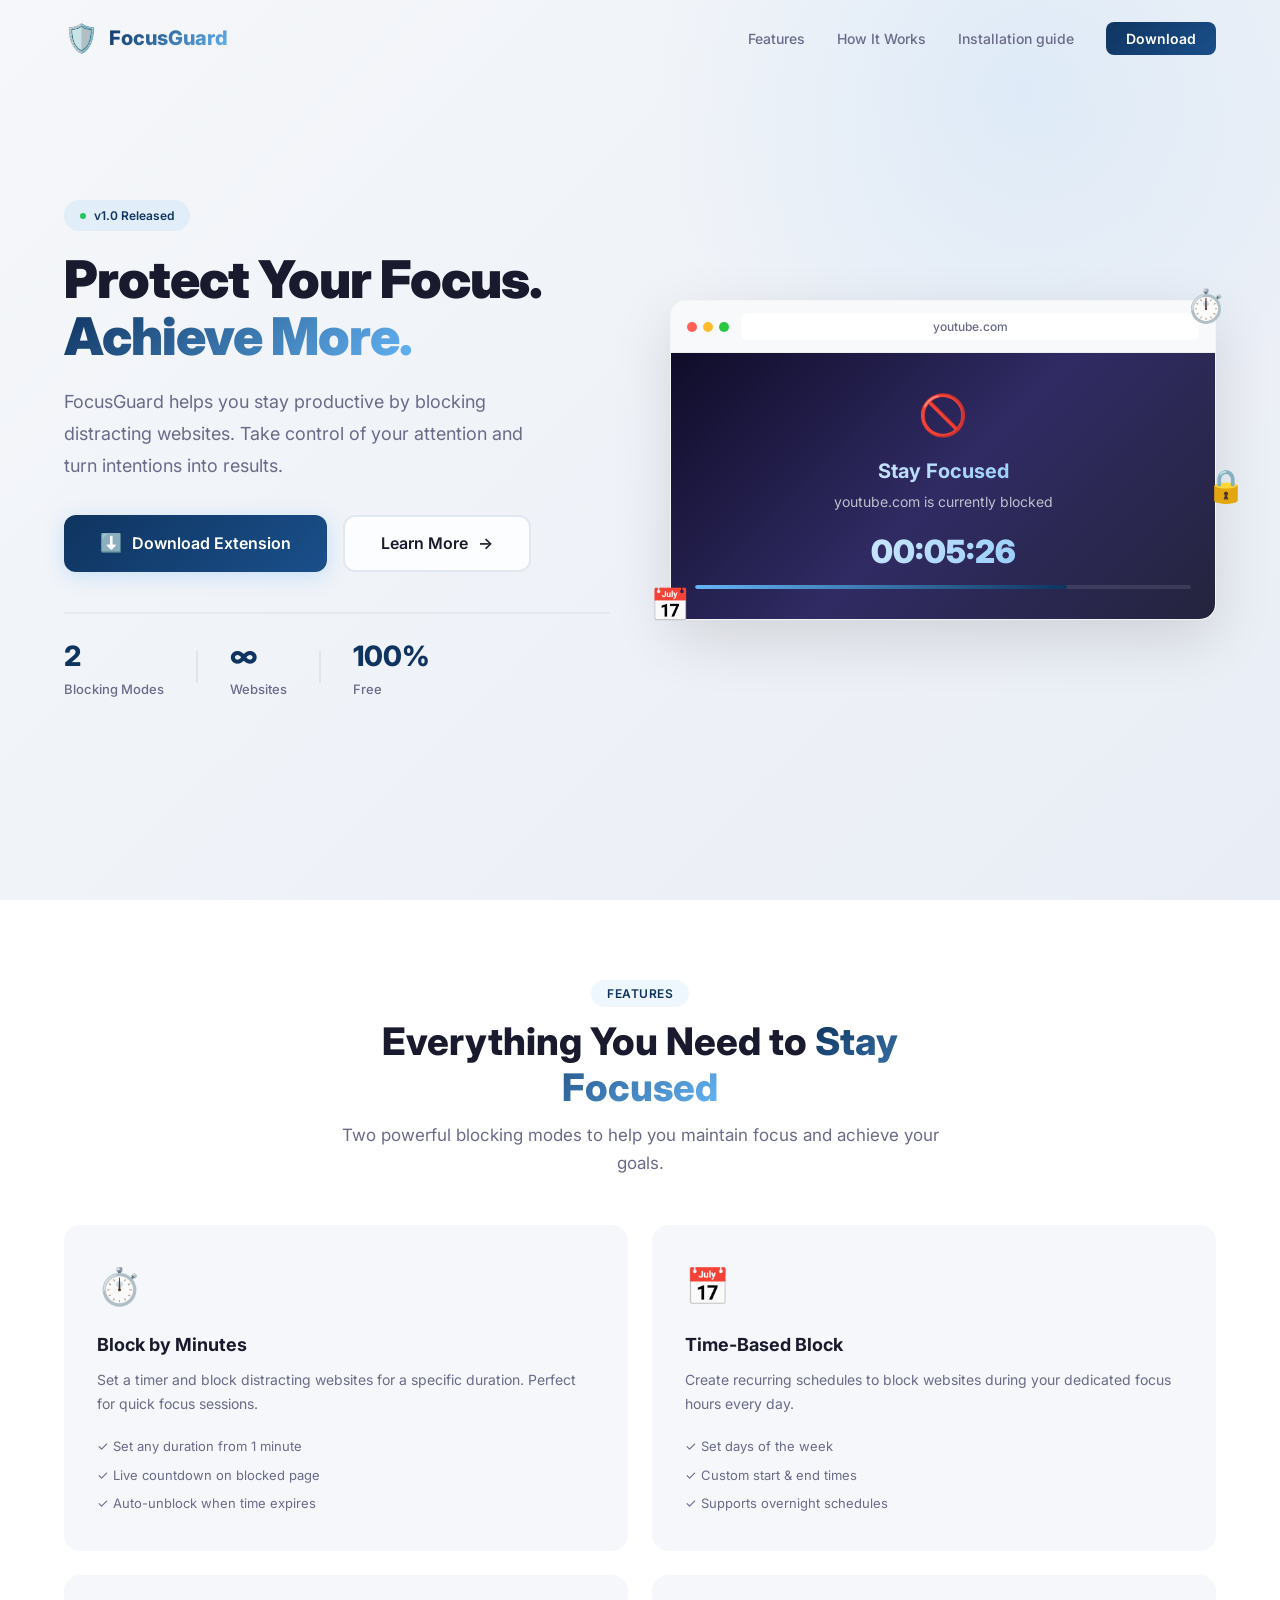
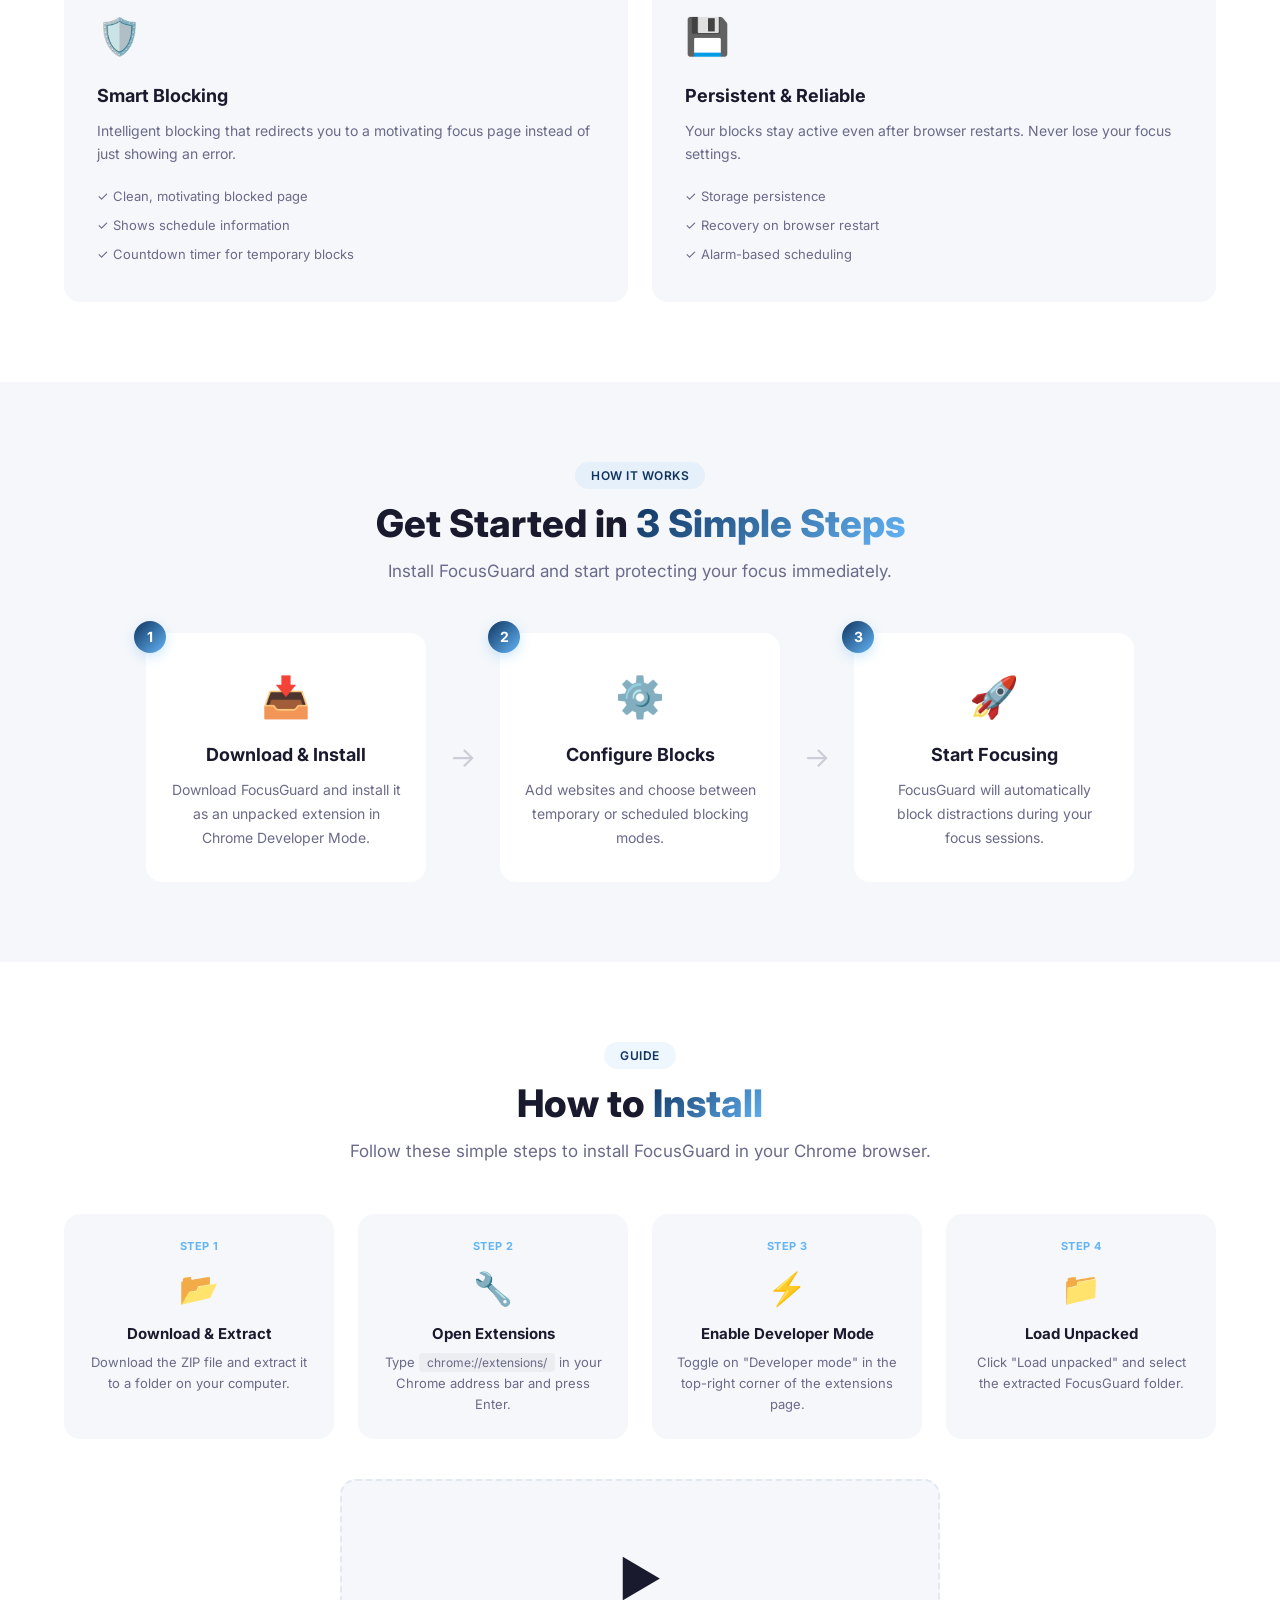
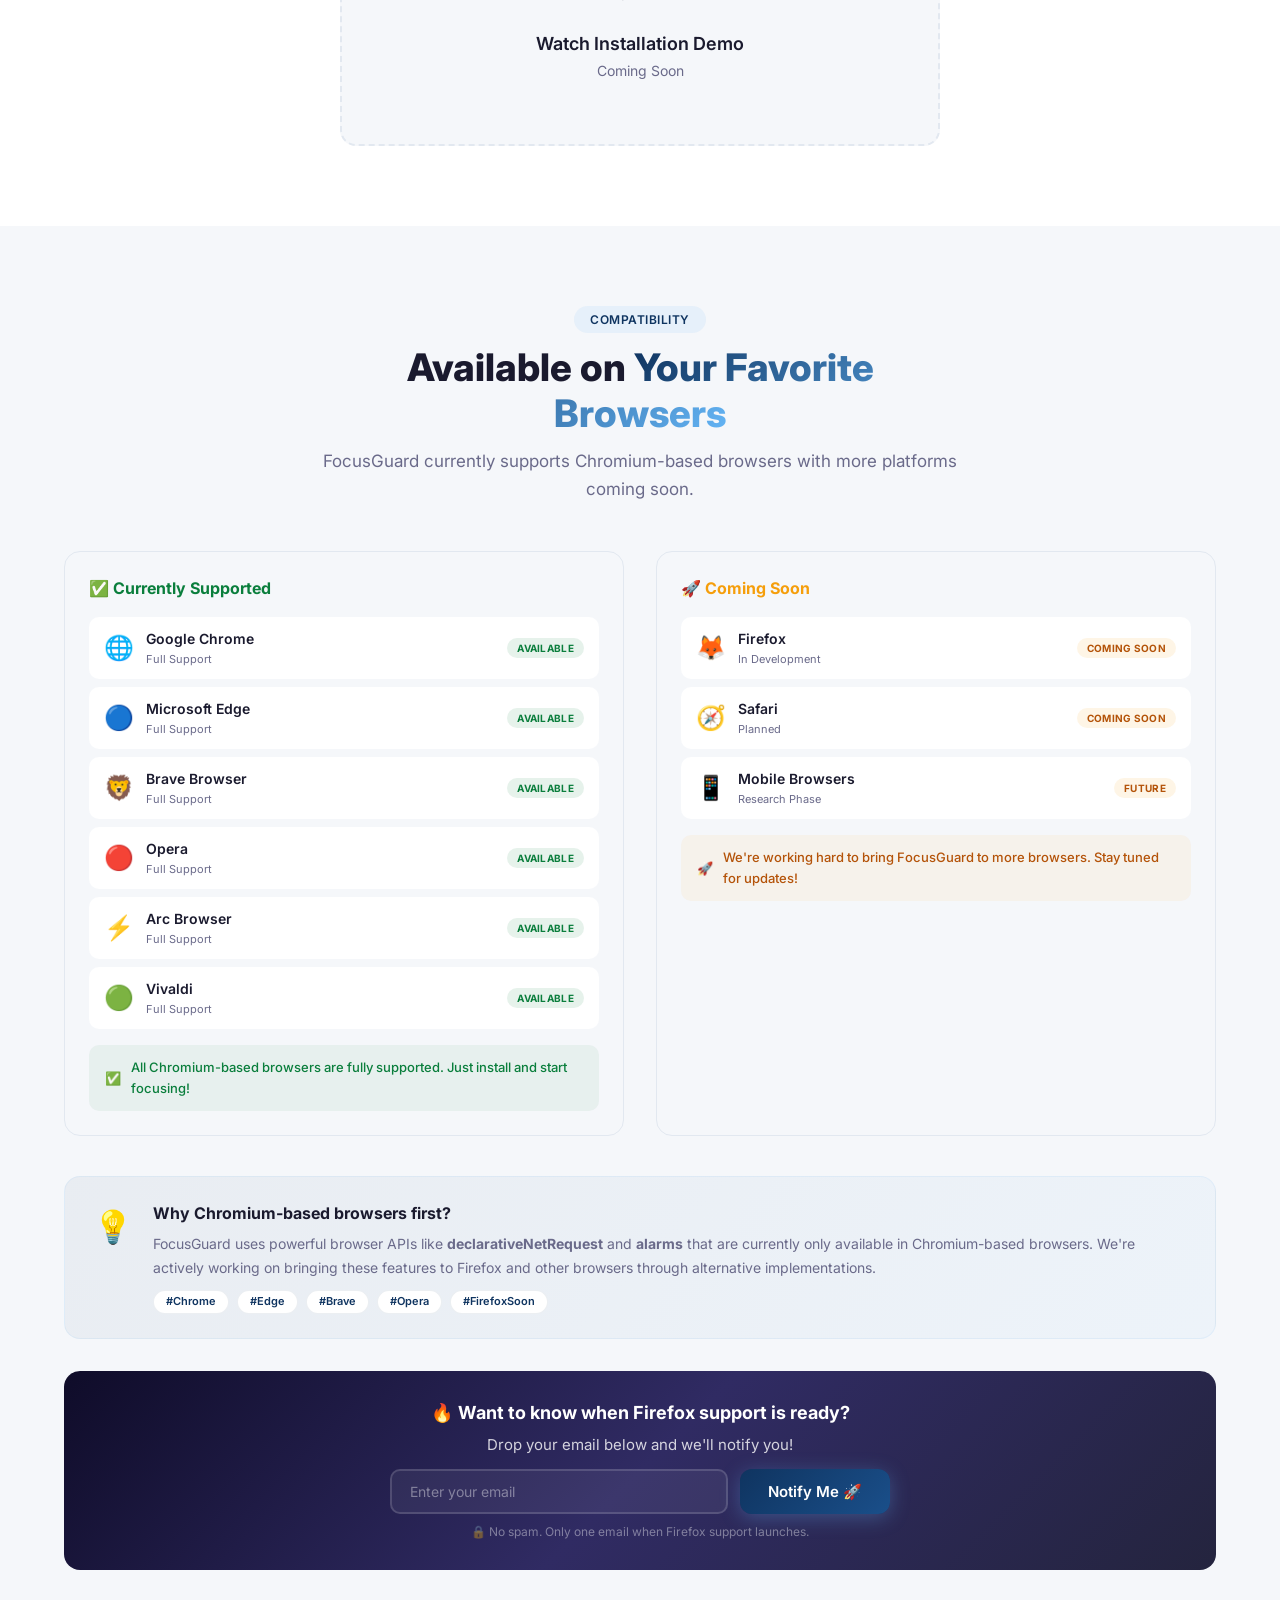
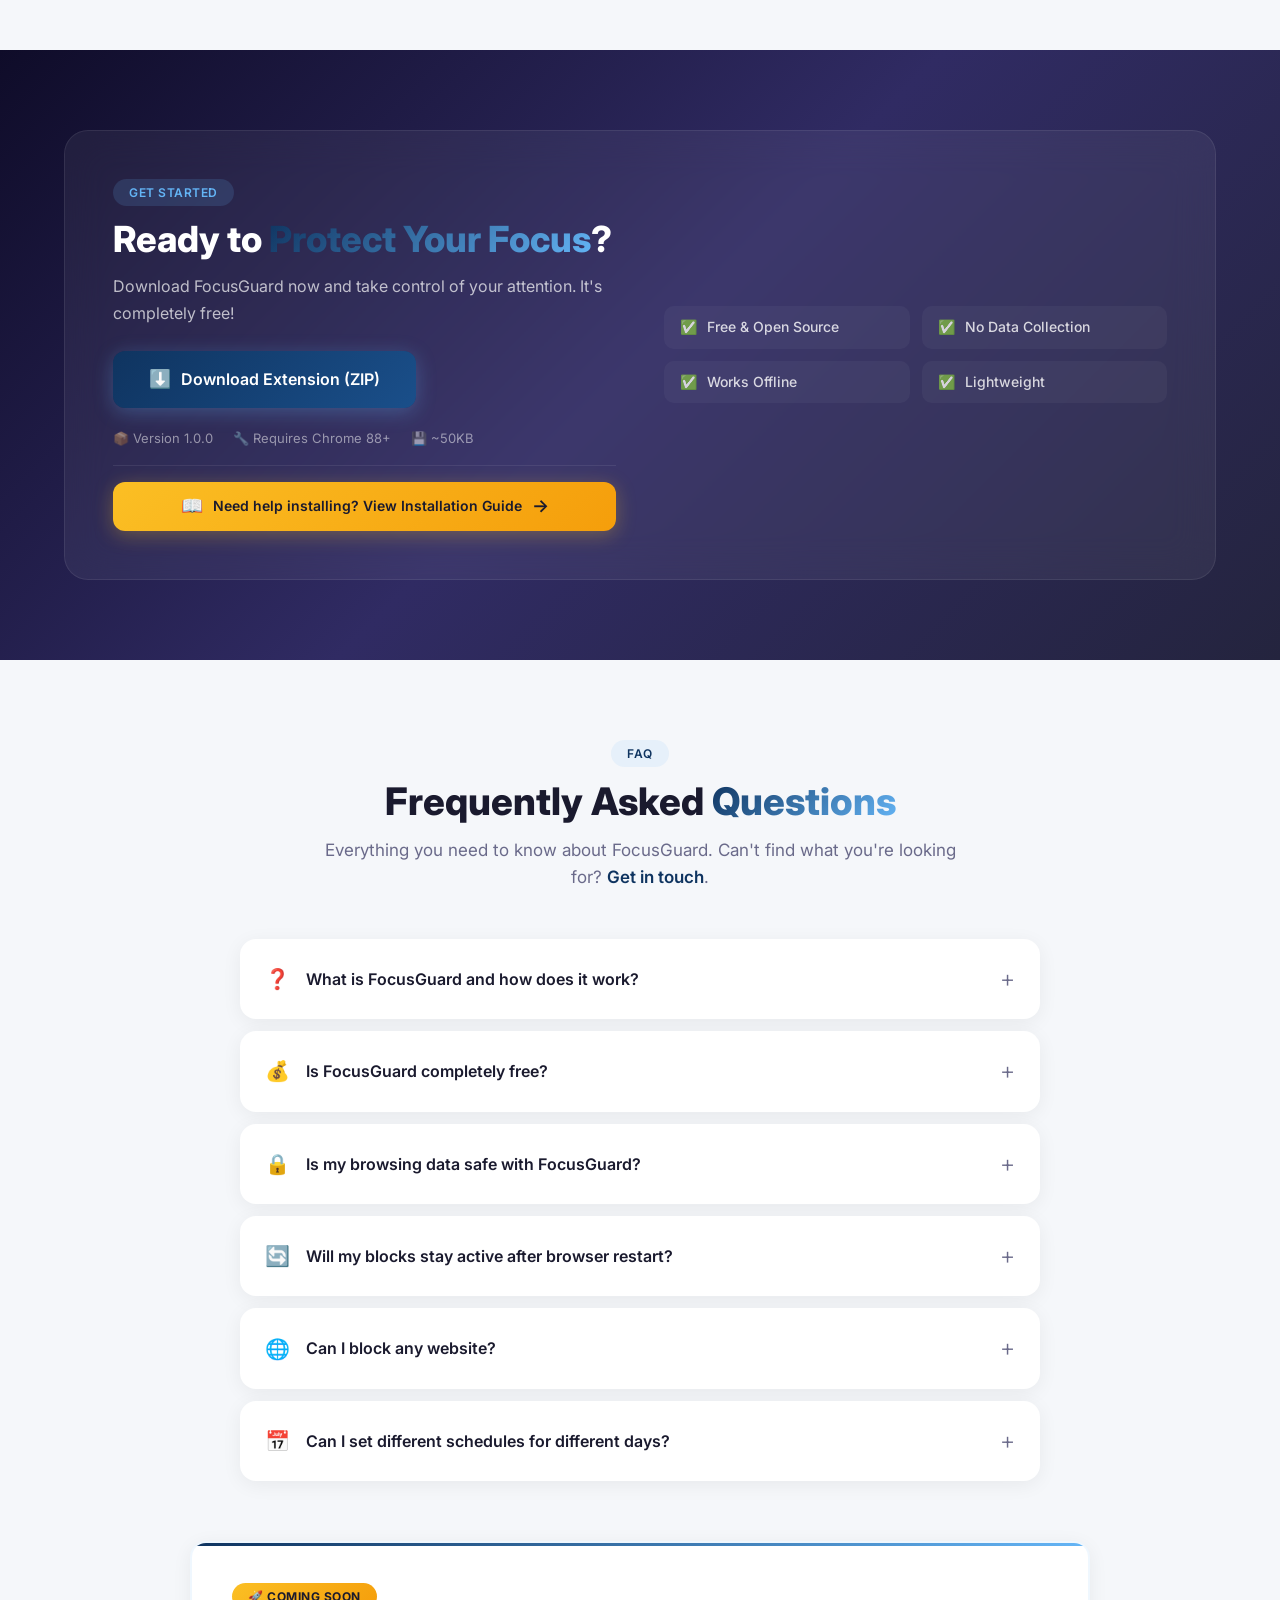
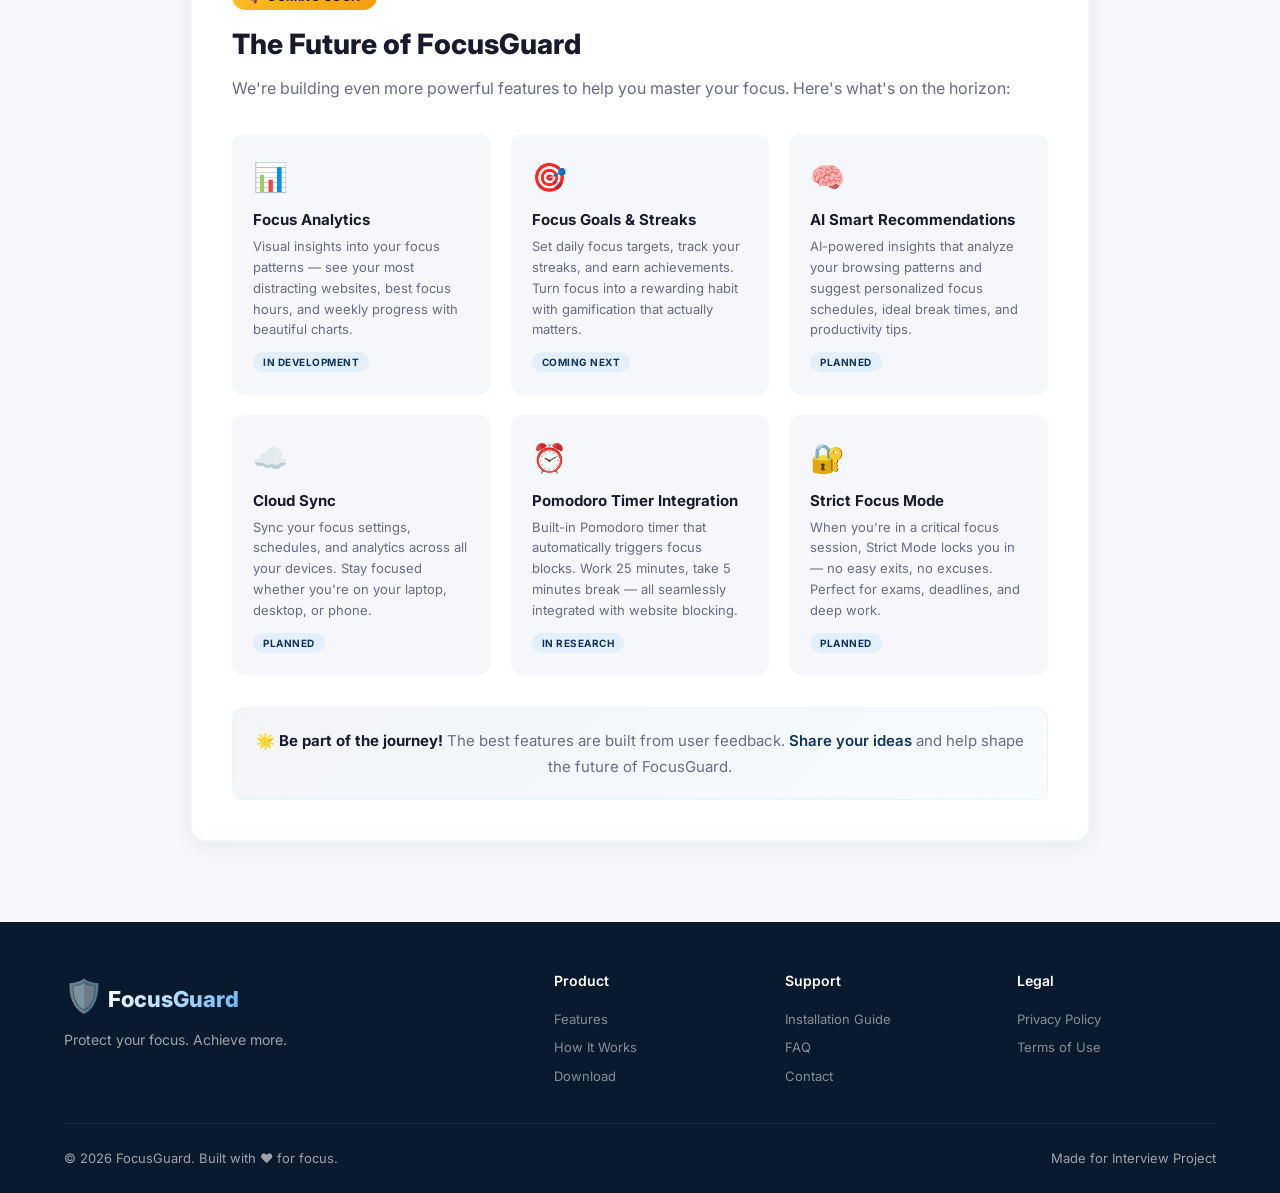
==== commit 0b74bb72: "compatability details added in website" ====
--- a/website/index.html
+++ b/website/index.html
@@ -9,7 +9,7 @@
       href="https://fonts.googleapis.com/css2?family=Inter:wght@300;400;500;600;700;800;900&display=swap"
       rel="stylesheet"
     />
-    <link rel="icon" type="image/png" href="images/favicon/my-icon.png">
+    <link rel="icon" type="image/png" href="images/favicon/my-icon.png" />
   </head>
   <body id="top">
     <!-- Navigation -->
@@ -276,6 +276,163 @@
       </div>
     </section>
 
+    <!-- ============================================
+   BROWSER COMPATIBILITY SECTION
+   ============================================ -->
+    <section id="compatibility" class="compatibility">
+      <div class="container">
+        <div class="section-header">
+          <span class="section-tag">Compatibility</span>
+          <h2 class="section-title">
+            Available on
+            <span class="gradient-text">Your Favorite Browsers</span>
+          </h2>
+          <p class="section-desc">
+            FocusGuard currently supports Chromium-based browsers with more
+            platforms coming soon.
+          </p>
+        </div>
+
+        <div class="browser-grid">
+          <!-- Supported Browsers -->
+          <div class="browser-group supported">
+            <h3 class="browser-group-title">✅ Currently Supported</h3>
+            <div class="browser-list">
+              <div class="browser-item supported">
+                <div class="browser-icon">🌐</div>
+                <div class="browser-info">
+                  <span class="browser-name">Google Chrome</span>
+                  <span class="browser-status">Full Support</span>
+                </div>
+                <span class="browser-badge">Available</span>
+              </div>
+              <div class="browser-item supported">
+                <div class="browser-icon">🔵</div>
+                <div class="browser-info">
+                  <span class="browser-name">Microsoft Edge</span>
+                  <span class="browser-status">Full Support</span>
+                </div>
+                <span class="browser-badge">Available</span>
+              </div>
+              <div class="browser-item supported">
+                <div class="browser-icon">🦁</div>
+                <div class="browser-info">
+                  <span class="browser-name">Brave Browser</span>
+                  <span class="browser-status">Full Support</span>
+                </div>
+                <span class="browser-badge">Available</span>
+              </div>
+              <div class="browser-item supported">
+                <div class="browser-icon">🔴</div>
+                <div class="browser-info">
+                  <span class="browser-name">Opera</span>
+                  <span class="browser-status">Full Support</span>
+                </div>
+                <span class="browser-badge">Available</span>
+              </div>
+              <div class="browser-item supported">
+                <div class="browser-icon">⚡</div>
+                <div class="browser-info">
+                  <span class="browser-name">Arc Browser</span>
+                  <span class="browser-status">Full Support</span>
+                </div>
+                <span class="browser-badge">Available</span>
+              </div>
+              <div class="browser-item supported">
+                <div class="browser-icon">🟢</div>
+                <div class="browser-info">
+                  <span class="browser-name">Vivaldi</span>
+                  <span class="browser-status">Full Support</span>
+                </div>
+                <span class="browser-badge">Available</span>
+              </div>
+            </div>
+            <div class="compatibility-note supported-note">
+              <span>✅</span>
+              <span
+                >All Chromium-based browsers are fully supported. Just install
+                and start focusing!</span
+              >
+            </div>
+          </div>
+
+          <!-- Coming Soon Browsers -->
+          <div class="browser-group coming-soon">
+            <h3 class="browser-group-title">🚀 Coming Soon</h3>
+            <div class="browser-list">
+              <div class="browser-item coming">
+                <div class="browser-icon">🦊</div>
+                <div class="browser-info">
+                  <span class="browser-name">Firefox</span>
+                  <span class="browser-status">In Development</span>
+                </div>
+                <span class="browser-badge coming-badge">Coming Soon</span>
+              </div>
+              <div class="browser-item coming">
+                <div class="browser-icon">🧭</div>
+                <div class="browser-info">
+                  <span class="browser-name">Safari</span>
+                  <span class="browser-status">Planned</span>
+                </div>
+                <span class="browser-badge coming-badge">Coming Soon</span>
+              </div>
+              <div class="browser-item coming">
+                <div class="browser-icon">📱</div>
+                <div class="browser-info">
+                  <span class="browser-name">Mobile Browsers</span>
+                  <span class="browser-status">Research Phase</span>
+                </div>
+                <span class="browser-badge coming-badge">Future</span>
+              </div>
+            </div>
+            <div class="compatibility-note coming-note">
+              <span>🚀</span>
+              <span
+                >We're working hard to bring FocusGuard to more browsers. Stay
+                tuned for updates!</span
+              >
+            </div>
+          </div>
+        </div>
+
+        <!-- Why Chromium Only? -->
+        <div class="compatibility-explanation">
+          <div class="explanation-icon">💡</div>
+          <div class="explanation-content">
+            <h4>Why Chromium-based browsers first?</h4>
+            <p>
+              FocusGuard uses powerful browser APIs like
+              <strong>declarativeNetRequest</strong> and
+              <strong>alarms</strong> that are currently only available in
+              Chromium-based browsers. We're actively working on bringing these
+              features to Firefox and other browsers through alternative
+              implementations.
+            </p>
+            <div class="explanation-tags">
+              <span>#Chrome</span>
+              <span>#Edge</span>
+              <span>#Brave</span>
+              <span>#Opera</span>
+              <span>#FirefoxSoon</span>
+            </div>
+          </div>
+        </div>
+
+        <!-- Newsletter/Update Signup -->
+        <div class="compatibility-update">
+          <p>🔥 <strong>Want to know when Firefox support is ready?</strong></p>
+          <p>Drop your email below and we'll notify you!</p>
+          <form class="update-form" id="updateForm">
+            <input type="email" placeholder="Enter your email" required />
+            <button type="submit" class="btn btn-primary">Notify Me 🚀</button>
+          </form>
+          <small
+            >🔒 No spam. Only one email when Firefox support launches.</small
+          >
+        </div>
+      </div>
+    </section>
+
     <!-- Download Section -->
     <section id="download" class="download">
       <div class="container">
--- a/website/style.css
+++ b/website/style.css
@@ -1,41 +1,45 @@
 * {
-    margin: 0;
-    padding: 0;
-    box-sizing: border-box;
+  margin: 0;
+  padding: 0;
+  box-sizing: border-box;
 }
 
 :root {
-    --primary: #0f3460;
-    --primary-light: #1a4f8a;
-    --primary-dark: #0a1a2e;
-    --accent: #64b5f6;
-    --accent-glow: rgba(100, 180, 246, 0.3);
-    --text: #1a1a2e;
-    --text-light: #6a6a8a;
-    --bg: #f5f7fa;
-    --white: #ffffff;
-    --shadow: 0 4px 20px rgba(0, 0, 0, 0.06);
-    --shadow-hover: 0 8px 40px rgba(0, 0, 0, 0.12);
-    --radius: 16px;
-    --transition: all 0.4s cubic-bezier(0.22, 1, 0.36, 1);
+  --primary: #0f3460;
+  --primary-light: #1a4f8a;
+  --primary-dark: #0a1a2e;
+  --accent: #64b5f6;
+  --accent-glow: rgba(100, 180, 246, 0.3);
+  --text: #1a1a2e;
+  --text-light: #6a6a8a;
+  --bg: #f5f7fa;
+  --white: #ffffff;
+  --shadow: 0 4px 20px rgba(0, 0, 0, 0.06);
+  --shadow-hover: 0 8px 40px rgba(0, 0, 0, 0.12);
+  --radius: 16px;
+  --transition: all 0.4s cubic-bezier(0.22, 1, 0.36, 1);
 }
 
 html {
-    scroll-behavior: smooth;
+  scroll-behavior: smooth;
 }
 
 body {
-    font-family: 'Inter', -apple-system, BlinkMacSystemFont, sans-serif;
-    background: var(--bg);
-    color: var(--text);
-    line-height: 1.6;
-    overflow-x: hidden;
+  font-family:
+    "Inter",
+    -apple-system,
+    BlinkMacSystemFont,
+    sans-serif;
+  background: var(--bg);
+  color: var(--text);
+  line-height: 1.6;
+  overflow-x: hidden;
 }
 
 .container {
-    max-width: 1200px;
-    margin: 0 auto;
-    padding: 0 24px;
+  max-width: 1200px;
+  margin: 0 auto;
+  padding: 0 24px;
 }
 
 /* ============================================
@@ -43,105 +47,105 @@
    ============================================ */
 
 .navbar {
-    position: fixed;
-    top: 0;
-    left: 0;
-    right: 0;
-    z-index: 1000;
-    padding: 16px 0;
-    transition: var(--transition);
-    background: transparent;
+  position: fixed;
+  top: 0;
+  left: 0;
+  right: 0;
+  z-index: 1000;
+  padding: 16px 0;
+  transition: var(--transition);
+  background: transparent;
 }
 
 .navbar.scrolled {
-    background: rgba(255, 255, 255, 0.92);
-    backdrop-filter: blur(20px);
-    -webkit-backdrop-filter: blur(20px);
-    box-shadow: 0 2px 20px rgba(0, 0, 0, 0.06);
-    padding: 10px 0;
+  background: rgba(255, 255, 255, 0.92);
+  backdrop-filter: blur(20px);
+  -webkit-backdrop-filter: blur(20px);
+  box-shadow: 0 2px 20px rgba(0, 0, 0, 0.06);
+  padding: 10px 0;
 }
 
 .nav-container {
-    max-width: 1200px;
-    margin: 0 auto;
-    padding: 0 24px;
-    display: flex;
-    justify-content: space-between;
-    align-items: center;
+  max-width: 1200px;
+  margin: 0 auto;
+  padding: 0 24px;
+  display: flex;
+  justify-content: space-between;
+  align-items: center;
 }
 
 .nav-logo {
-    display: flex;
-    align-items: center;
-    gap: 10px;
-    font-size: 20px;
-    font-weight: 800;
-    color: var(--text);
+  display: flex;
+  align-items: center;
+  gap: 10px;
+  font-size: 20px;
+  font-weight: 800;
+  color: var(--text);
 }
 
 .logo-icon {
-    font-size: 28px;
+  font-size: 28px;
 }
 
 .logo-text {
-    background: linear-gradient(135deg, var(--primary), var(--accent));
-    -webkit-background-clip: text;
-    -webkit-text-fill-color: transparent;
-    background-clip: text;
+  background: linear-gradient(135deg, var(--primary), var(--accent));
+  -webkit-background-clip: text;
+  -webkit-text-fill-color: transparent;
+  background-clip: text;
 }
 
 .nav-links {
-    display: flex;
-    align-items: center;
-    gap: 32px;
-    list-style: none;
+  display: flex;
+  align-items: center;
+  gap: 32px;
+  list-style: none;
 }
 
 .nav-links a {
-    text-decoration: none;
-    color: var(--text-light);
-    font-weight: 500;
-    font-size: 14px;
-    transition: var(--transition);
-    position: relative;
+  text-decoration: none;
+  color: var(--text-light);
+  font-weight: 500;
+  font-size: 14px;
+  transition: var(--transition);
+  position: relative;
 }
 
 .nav-links a::after {
-    content: '';
-    position: absolute;
-    bottom: -4px;
-    left: 0;
-    width: 0;
-    height: 2px;
-    background: var(--accent);
-    transition: var(--transition);
+  content: "";
+  position: absolute;
+  bottom: -4px;
+  left: 0;
+  width: 0;
+  height: 2px;
+  background: var(--accent);
+  transition: var(--transition);
 }
 
 .nav-links a:hover::after {
-    width: 100%;
+  width: 100%;
 }
 
 .nav-links a:hover {
-    color: var(--primary);
+  color: var(--primary);
 }
 
 .nav-cta {
-    background: linear-gradient(135deg, var(--primary), var(--primary-light));
-    color: white !important;
-    padding: 8px 20px;
-    border-radius: 8px;
-    font-weight: 600 !important;
-    transition: var(--transition);
+  background: linear-gradient(135deg, var(--primary), var(--primary-light));
+  color: white !important;
+  padding: 8px 20px;
+  border-radius: 8px;
+  font-weight: 600 !important;
+  transition: var(--transition);
 }
 
 .nav-cta::after {
-    display: none !important;
+  display: none !important;
 }
 
 .nav-cta:hover {
-    transform: translateY(-2px);
-    box-shadow: 0 4px 20px var(--accent-glow);
-    color: white !important;
+  transform: translateY(-2px);
+  box-shadow: 0 4px 20px var(--accent-glow);
+  color: white !important;
 }
 
 /* ============================================
@@ -149,351 +153,383 @@
    ============================================ */
 
 .hero {
-    min-height: 100vh;
-    display: flex;
-    align-items: center;
-    position: relative;
-    overflow: hidden;
-    padding: 80px 0 60px;
-    background: linear-gradient(135deg, #f5f7fa 0%, #e9edf5 100%);
+  min-height: 100vh;
+  display: flex;
+  align-items: center;
+  position: relative;
+  overflow: hidden;
+  padding: 80px 0 60px;
+  background: linear-gradient(135deg, #f5f7fa 0%, #e9edf5 100%);
 }
 
 .hero-glow {
-    position: absolute;
-    top: -30%;
-    right: -10%;
-    width: 60%;
-    height: 80%;
-    background: radial-gradient(circle, rgba(100, 180, 246, 0.12) 0%, transparent 70%);
-    animation: glowFloat 8s ease-in-out infinite;
+  position: absolute;
+  top: -30%;
+  right: -10%;
+  width: 60%;
+  height: 80%;
+  background: radial-gradient(
+    circle,
+    rgba(100, 180, 246, 0.12) 0%,
+    transparent 70%
+  );
+  animation: glowFloat 8s ease-in-out infinite;
 }
 
 @keyframes glowFloat {
-    0%, 100% { transform: translate(0, 0) scale(1); }
-    50% { transform: translate(-30px, 20px) scale(1.1); }
+  0%,
+  100% {
+    transform: translate(0, 0) scale(1);
+  }
+  50% {
+    transform: translate(-30px, 20px) scale(1.1);
+  }
 }
 
 .hero .container {
-    display: grid;
-    grid-template-columns: 1fr 1fr;
-    gap: 60px;
-    align-items: center;
-    position: relative;
-    z-index: 1;
+  display: grid;
+  grid-template-columns: 1fr 1fr;
+  gap: 60px;
+  align-items: center;
+  position: relative;
+  z-index: 1;
 }
 
 .hero-content {
-    animation: fadeInLeft 1s cubic-bezier(0.22, 1, 0.36, 1) both;
+  animation: fadeInLeft 1s cubic-bezier(0.22, 1, 0.36, 1) both;
 }
 
 @keyframes fadeInLeft {
-    from {
-        opacity: 0;
-        transform: translateX(-40px);
-    }
-    to {
-        opacity: 1;
-        transform: translateX(0);
-    }
+  from {
+    opacity: 0;
+    transform: translateX(-40px);
+  }
+  to {
+    opacity: 1;
+    transform: translateX(0);
+  }
 }
 
 .hero-badge {
-    display: inline-flex;
-    align-items: center;
-    gap: 8px;
-    padding: 6px 16px;
-    background: rgba(100, 180, 246, 0.12);
-    border-radius: 20px;
-    font-size: 12px;
-    font-weight: 600;
-    color: var(--primary);
-    margin-bottom: 20px;
+  display: inline-flex;
+  align-items: center;
+  gap: 8px;
+  padding: 6px 16px;
+  background: rgba(100, 180, 246, 0.12);
+  border-radius: 20px;
+  font-size: 12px;
+  font-weight: 600;
+  color: var(--primary);
+  margin-bottom: 20px;
 }
 
 .badge-dot {
-    width: 6px;
-    height: 6px;
-    border-radius: 50%;
-    background: #22c55e;
-    animation: dotPulse 2s ease-in-out infinite;
+  width: 6px;
+  height: 6px;
+  border-radius: 50%;
+  background: #22c55e;
+  animation: dotPulse 2s ease-in-out infinite;
 }
 
 @keyframes dotPulse {
-    0%, 100% { opacity: 1; transform: scale(1); }
-    50% { opacity: 0.5; transform: scale(0.8); }
+  0%,
+  100% {
+    opacity: 1;
+    transform: scale(1);
+  }
+  50% {
+    opacity: 0.5;
+    transform: scale(0.8);
+  }
 }
 
 .hero-title {
-    font-size: 52px;
-    font-weight: 900;
-    line-height: 1.1;
-    margin-bottom: 20px;
-    letter-spacing: -1px;
+  font-size: 52px;
+  font-weight: 900;
+  line-height: 1.1;
+  margin-bottom: 20px;
+  letter-spacing: -1px;
 }
 
 .gradient-text {
-    background: linear-gradient(135deg, var(--primary), var(--accent));
-    -webkit-background-clip: text;
-    -webkit-text-fill-color: transparent;
-    background-clip: text;
+  background: linear-gradient(135deg, var(--primary), var(--accent));
+  -webkit-background-clip: text;
+  -webkit-text-fill-color: transparent;
+  background-clip: text;
 }
 
 .hero-desc {
-    font-size: 18px;
-    color: var(--text-light);
-    max-width: 480px;
-    margin-bottom: 32px;
-    line-height: 1.8;
+  font-size: 18px;
+  color: var(--text-light);
+  max-width: 480px;
+  margin-bottom: 32px;
+  line-height: 1.8;
 }
 
 .hero-buttons {
-    display: flex;
-    gap: 16px;
-    margin-bottom: 40px;
-    flex-wrap: wrap;
+  display: flex;
+  gap: 16px;
+  margin-bottom: 40px;
+  flex-wrap: wrap;
 }
 
 .btn {
-    display: inline-flex;
-    align-items: center;
-    gap: 10px;
-    padding: 12px 28px;
-    border-radius: 12px;
-    font-size: 15px;
-    font-weight: 600;
-    text-decoration: none;
-    transition: var(--transition);
-    border: none;
-    cursor: pointer;
-    font-family: 'Inter', sans-serif;
+  display: inline-flex;
+  align-items: center;
+  gap: 10px;
+  padding: 12px 28px;
+  border-radius: 12px;
+  font-size: 15px;
+  font-weight: 600;
+  text-decoration: none;
+  transition: var(--transition);
+  border: none;
+  cursor: pointer;
+  font-family: "Inter", sans-serif;
 }
 
 .btn-large {
-    padding: 14px 36px;
-    font-size: 16px;
+  padding: 14px 36px;
+  font-size: 16px;
 }
 
 .btn-primary {
-    background: linear-gradient(135deg, var(--primary), var(--primary-light));
-    color: white;
-    box-shadow: 0 4px 20px var(--accent-glow);
+  background: linear-gradient(135deg, var(--primary), var(--primary-light));
+  color: white;
+  box-shadow: 0 4px 20px var(--accent-glow);
 }
 
 .btn-primary:hover {
-    transform: translateY(-3px);
-    box-shadow: 0 8px 32px var(--accent-glow);
+  transform: translateY(-3px);
+  box-shadow: 0 8px 32px var(--accent-glow);
 }
 
 .btn-secondary {
-    background: rgba(255, 255, 255, 0.8);
-    color: var(--text);
-    border: 2px solid #e2e8f0;
+  background: rgba(255, 255, 255, 0.8);
+  color: var(--text);
+  border: 2px solid #e2e8f0;
 }
 
 .btn-secondary:hover {
-    transform: translateY(-3px);
-    border-color: var(--accent);
-    box-shadow: 0 4px 20px rgba(0, 0, 0, 0.06);
+  transform: translateY(-3px);
+  border-color: var(--accent);
+  box-shadow: 0 4px 20px rgba(0, 0, 0, 0.06);
 }
 
 .btn-icon {
-    font-size: 18px;
+  font-size: 18px;
 }
 
 .btn-arrow {
-    transition: var(--transition);
+  transition: var(--transition);
 }
 
 .btn-secondary:hover .btn-arrow {
-    transform: translateX(4px);
+  transform: translateX(4px);
 }
 
 .hero-stats {
-    display: flex;
-    align-items: center;
-    gap: 32px;
-    padding: 20px 0;
-    border-top: 2px solid rgba(0, 0, 0, 0.04);
+  display: flex;
+  align-items: center;
+  gap: 32px;
+  padding: 20px 0;
+  border-top: 2px solid rgba(0, 0, 0, 0.04);
 }
 
 .stat {
-    display: flex;
-    flex-direction: column;
+  display: flex;
+  flex-direction: column;
 }
 
 .stat-number {
-    font-size: 28px;
-    font-weight: 800;
-    color: var(--primary);
+  font-size: 28px;
+  font-weight: 800;
+  color: var(--primary);
 }
 
 .stat-label {
-    font-size: 13px;
-    color: var(--text-light);
-    font-weight: 500;
+  font-size: 13px;
+  color: var(--text-light);
+  font-weight: 500;
 }
 
 .stat-divider {
-    width: 2px;
-    height: 32px;
-    background: rgba(0, 0, 0, 0.06);
+  width: 2px;
+  height: 32px;
+  background: rgba(0, 0, 0, 0.06);
 }
 
 /* Hero Image */
 .hero-image {
-    position: relative;
-    animation: fadeInRight 1s cubic-bezier(0.22, 1, 0.36, 1) both;
-    animation-delay: 0.2s;
+  position: relative;
+  animation: fadeInRight 1s cubic-bezier(0.22, 1, 0.36, 1) both;
+  animation-delay: 0.2s;
 }
 
 @keyframes fadeInRight {
-    from {
-        opacity: 0;
-        transform: translateX(40px);
-    }
-    to {
-        opacity: 1;
-        transform: translateX(0);
-    }
+  from {
+    opacity: 0;
+    transform: translateX(40px);
+  }
+  to {
+    opacity: 1;
+    transform: translateX(0);
+  }
 }
 
 .browser-mockup {
-    background: white;
-    border-radius: 16px;
-    box-shadow: 0 20px 60px rgba(0, 0, 0, 0.12);
-    overflow: hidden;
-    border: 1px solid rgba(0, 0, 0, 0.04);
+  background: white;
+  border-radius: 16px;
+  box-shadow: 0 20px 60px rgba(0, 0, 0, 0.12);
+  overflow: hidden;
+  border: 1px solid rgba(0, 0, 0, 0.04);
 }
 
 .browser-header {
-    padding: 12px 16px;
-    background: #f8f9fa;
-    display: flex;
-    align-items: center;
-    gap: 12px;
-    border-bottom: 1px solid #eee;
+  padding: 12px 16px;
+  background: #f8f9fa;
+  display: flex;
+  align-items: center;
+  gap: 12px;
+  border-bottom: 1px solid #eee;
 }
 
 .browser-dots {
-    display: flex;
-    gap: 6px;
+  display: flex;
+  gap: 6px;
 }
 
 .browser-dots span {
-    width: 10px;
-    height: 10px;
-    border-radius: 50%;
-}
-
-.browser-dots span:nth-child(1) { background: #ff5f57; }
-.browser-dots span:nth-child(2) { background: #ffbd2e; }
-.browser-dots span:nth-child(3) { background: #28c840; }
+  width: 10px;
+  height: 10px;
+  border-radius: 50%;
+}
+
+.browser-dots span:nth-child(1) {
+  background: #ff5f57;
+}
+.browser-dots span:nth-child(2) {
+  background: #ffbd2e;
+}
+.browser-dots span:nth-child(3) {
+  background: #28c840;
+}
 
 .browser-url {
-    font-size: 12px;
-    color: var(--text-light);
-    background: white;
-    padding: 4px 12px;
-    border-radius: 6px;
-    flex: 1;
-    text-align: center;
-    font-weight: 500;
+  font-size: 12px;
+  color: var(--text-light);
+  background: white;
+  padding: 4px 12px;
+  border-radius: 6px;
+  flex: 1;
+  text-align: center;
+  font-weight: 500;
 }
 
 .browser-body {
-    padding: 30px 24px;
-    background: linear-gradient(135deg, #0f0c29, #302b63, #24243e);
-    min-height: 200px;
-    display: flex;
-    align-items: center;
-    justify-content: center;
+  padding: 30px 24px;
+  background: linear-gradient(135deg, #0f0c29, #302b63, #24243e);
+  min-height: 200px;
+  display: flex;
+  align-items: center;
+  justify-content: center;
 }
 
 .blocked-preview {
-    text-align: center;
-    color: white;
-    width: 100%;
+  text-align: center;
+  color: white;
+  width: 100%;
 }
 
 .preview-icon {
-    font-size: 40px;
-    margin-bottom: 8px;
+  font-size: 40px;
+  margin-bottom: 8px;
 }
 
 .blocked-preview h3 {
-    font-size: 20px;
-    font-weight: 700;
-    margin-bottom: 4px;
-    background: linear-gradient(135deg, #ffffff, #64b5f6);
-    -webkit-background-clip: text;
-    -webkit-text-fill-color: transparent;
-    background-clip: text;
+  font-size: 20px;
+  font-weight: 700;
+  margin-bottom: 4px;
+  background: linear-gradient(135deg, #ffffff, #64b5f6);
+  -webkit-background-clip: text;
+  -webkit-text-fill-color: transparent;
+  background-clip: text;
 }
 
 .blocked-preview p {
-    font-size: 14px;
-    color: rgba(255, 255, 255, 0.7);
-    margin-bottom: 12px;
+  font-size: 14px;
+  color: rgba(255, 255, 255, 0.7);
+  margin-bottom: 12px;
 }
 
 .preview-timer {
-    font-size: 32px;
-    font-weight: 900;
-    background: linear-gradient(135deg, #ffffff, #64b5f6);
-    -webkit-background-clip: text;
-    -webkit-text-fill-color: transparent;
-    background-clip: text;
-    margin-bottom: 8px;
+  font-size: 32px;
+  font-weight: 900;
+  background: linear-gradient(135deg, #ffffff, #64b5f6);
+  -webkit-background-clip: text;
+  -webkit-text-fill-color: transparent;
+  background-clip: text;
+  margin-bottom: 8px;
 }
 
 .preview-bar {
-    width: 100%;
-    height: 4px;
-    background: rgba(255, 255, 255, 0.1);
-    border-radius: 4px;
-    overflow: hidden;
+  width: 100%;
+  height: 4px;
+  background: rgba(255, 255, 255, 0.1);
+  border-radius: 4px;
+  overflow: hidden;
 }
 
 .preview-progress {
-    height: 100%;
+  height: 100%;
+  width: 75%;
+  background: linear-gradient(90deg, #64b5f6, #0f3460);
+  border-radius: 4px;
+  animation: progressAnimation 3s ease-in-out infinite;
+}
+
+@keyframes progressAnimation {
+  0%,
+  100% {
     width: 75%;
-    background: linear-gradient(90deg, #64b5f6, #0f3460);
-    border-radius: 4px;
-    animation: progressAnimation 3s ease-in-out infinite;
-}
-
-@keyframes progressAnimation {
-    0%, 100% { width: 75%; }
-    50% { width: 45%; }
+  }
+  50% {
+    width: 45%;
+  }
 }
 
 .floating-element {
-    position: absolute;
-    font-size: 32px;
-    animation: float 4s ease-in-out infinite;
+  position: absolute;
+  font-size: 32px;
+  animation: float 4s ease-in-out infinite;
 }
 
 .floating-element.el1 {
-    top: -20px;
-    right: -10px;
-    animation-delay: 0s;
+  top: -20px;
+  right: -10px;
+  animation-delay: 0s;
 }
 
 .floating-element.el2 {
-    bottom: -10px;
-    left: -20px;
-    animation-delay: 1s;
+  bottom: -10px;
+  left: -20px;
+  animation-delay: 1s;
 }
 
 .floating-element.el3 {
-    top: 50%;
-    right: -30px;
-    animation-delay: 2s;
+  top: 50%;
+  right: -30px;
+  animation-delay: 2s;
 }
 
 @keyframes float {
-    0%, 100% { transform: translateY(0px) rotate(0deg); }
-    50% { transform: translateY(-15px) rotate(8deg); }
+  0%,
+  100% {
+    transform: translateY(0px) rotate(0deg);
+  }
+  50% {
+    transform: translateY(-15px) rotate(8deg);
+  }
 }
 
 /* ============================================
@@ -501,108 +537,108 @@
    ============================================ */
 
 .features {
-    padding: 80px 0;
-    background: var(--white);
+  padding: 80px 0;
+  background: var(--white);
 }
 
 .section-header {
-    text-align: center;
-    max-width: 640px;
-    margin: 0 auto 48px;
+  text-align: center;
+  max-width: 640px;
+  margin: 0 auto 48px;
 }
 
 .section-tag {
-    display: inline-block;
-    padding: 4px 16px;
-    background: rgba(100, 180, 246, 0.1);
-    border-radius: 20px;
-    font-size: 12px;
-    font-weight: 600;
-    color: var(--primary);
-    text-transform: uppercase;
-    letter-spacing: 0.5px;
-    margin-bottom: 12px;
+  display: inline-block;
+  padding: 4px 16px;
+  background: rgba(100, 180, 246, 0.1);
+  border-radius: 20px;
+  font-size: 12px;
+  font-weight: 600;
+  color: var(--primary);
+  text-transform: uppercase;
+  letter-spacing: 0.5px;
+  margin-bottom: 12px;
 }
 
 .section-title {
-    font-size: 38px;
-    font-weight: 800;
-    line-height: 1.2;
-    margin-bottom: 12px;
+  font-size: 38px;
+  font-weight: 800;
+  line-height: 1.2;
+  margin-bottom: 12px;
 }
 
 .section-desc {
-    font-size: 17px;
-    color: var(--text-light);
+  font-size: 17px;
+  color: var(--text-light);
 }
 
 .features-grid {
-    display: grid;
-    grid-template-columns: repeat(2, 1fr);
-    gap: 24px;
+  display: grid;
+  grid-template-columns: repeat(2, 1fr);
+  gap: 24px;
 }
 
 .feature-card {
-    padding: 32px;
-    background: var(--bg);
-    border-radius: var(--radius);
-    transition: var(--transition);
-    border: 1px solid transparent;
-    position: relative;
-    overflow: hidden;
+  padding: 32px;
+  background: var(--bg);
+  border-radius: var(--radius);
+  transition: var(--transition);
+  border: 1px solid transparent;
+  position: relative;
+  overflow: hidden;
 }
 
 .feature-card::before {
-    content: '';
-    position: absolute;
-    top: 0;
-    left: 0;
-    right: 0;
-    height: 3px;
-    background: linear-gradient(90deg, var(--primary), var(--accent));
-    opacity: 0;
-    transition: var(--transition);
+  content: "";
+  position: absolute;
+  top: 0;
+  left: 0;
+  right: 0;
+  height: 3px;
+  background: linear-gradient(90deg, var(--primary), var(--accent));
+  opacity: 0;
+  transition: var(--transition);
 }
 
 .feature-card:hover::before {
-    opacity: 1;
+  opacity: 1;
 }
 
 .feature-card:hover {
-    transform: translateY(-6px);
-    border-color: rgba(100, 180, 246, 0.2);
-    box-shadow: var(--shadow-hover);
+  transform: translateY(-6px);
+  border-color: rgba(100, 180, 246, 0.2);
+  box-shadow: var(--shadow-hover);
 }
 
 .feature-icon {
-    font-size: 36px;
-    margin-bottom: 16px;
+  font-size: 36px;
+  margin-bottom: 16px;
 }
 
 .feature-card h3 {
-    font-size: 18px;
-    font-weight: 700;
-    margin-bottom: 8px;
+  font-size: 18px;
+  font-weight: 700;
+  margin-bottom: 8px;
 }
 
 .feature-card p {
-    color: var(--text-light);
-    font-size: 14px;
-    line-height: 1.7;
-    margin-bottom: 16px;
+  color: var(--text-light);
+  font-size: 14px;
+  line-height: 1.7;
+  margin-bottom: 16px;
 }
 
 .feature-list {
-    list-style: none;
-    font-size: 13px;
-    color: var(--text-light);
+  list-style: none;
+  font-size: 13px;
+  color: var(--text-light);
 }
 
 .feature-list li {
-    padding: 4px 0;
-    display: flex;
-    align-items: center;
-    gap: 8px;
+  padding: 4px 0;
+  display: flex;
+  align-items: center;
+  gap: 8px;
 }
 
 /* ============================================
@@ -610,73 +646,73 @@
    ============================================ */
 
 .how-it-works {
-    padding: 80px 0;
-    background: var(--bg);
+  padding: 80px 0;
+  background: var(--bg);
 }
 
 .steps {
-    display: flex;
-    align-items: center;
-    justify-content: center;
-    gap: 24px;
-    flex-wrap: wrap;
+  display: flex;
+  align-items: center;
+  justify-content: center;
+  gap: 24px;
+  flex-wrap: wrap;
 }
 
 .step {
-    flex: 1;
-    min-width: 200px;
-    max-width: 280px;
-    text-align: center;
-    padding: 32px 24px;
-    background: var(--white);
-    border-radius: var(--radius);
-    transition: var(--transition);
-    position: relative;
+  flex: 1;
+  min-width: 200px;
+  max-width: 280px;
+  text-align: center;
+  padding: 32px 24px;
+  background: var(--white);
+  border-radius: var(--radius);
+  transition: var(--transition);
+  position: relative;
 }
 
 .step:hover {
-    transform: translateY(-6px);
-    box-shadow: var(--shadow-hover);
+  transform: translateY(-6px);
+  box-shadow: var(--shadow-hover);
 }
 
 .step-number {
-    position: absolute;
-    top: -12px;
-    left: -12px;
-    width: 32px;
-    height: 32px;
-    border-radius: 50%;
-    background: linear-gradient(135deg, var(--primary), var(--accent));
-    color: white;
-    font-weight: 700;
-    font-size: 14px;
-    display: flex;
-    align-items: center;
-    justify-content: center;
-    box-shadow: 0 4px 12px var(--accent-glow);
+  position: absolute;
+  top: -12px;
+  left: -12px;
+  width: 32px;
+  height: 32px;
+  border-radius: 50%;
+  background: linear-gradient(135deg, var(--primary), var(--accent));
+  color: white;
+  font-weight: 700;
+  font-size: 14px;
+  display: flex;
+  align-items: center;
+  justify-content: center;
+  box-shadow: 0 4px 12px var(--accent-glow);
 }
 
 .step-icon {
-    font-size: 40px;
-    margin-bottom: 12px;
+  font-size: 40px;
+  margin-bottom: 12px;
 }
 
 .step h3 {
-    font-size: 18px;
-    font-weight: 700;
-    margin-bottom: 8px;
+  font-size: 18px;
+  font-weight: 700;
+  margin-bottom: 8px;
 }
 
 .step p {
-    font-size: 14px;
-    color: var(--text-light);
-    line-height: 1.7;
+  font-size: 14px;
+  color: var(--text-light);
+  line-height: 1.7;
 }
 
 .step-arrow {
-    font-size: 28px;
-    color: var(--text-light);
-    opacity: 0.3;
+  font-size: 28px;
+  color: var(--text-light);
+  opacity: 0.3;
 }
 
 /* ============================================
@@ -684,70 +720,70 @@
    ============================================ */
 
 .download {
-    padding: 80px 0;
-    background: linear-gradient(135deg, #0f0c29, #302b63, #24243e);
+  padding: 80px 0;
+  background: linear-gradient(135deg, #0f0c29, #302b63, #24243e);
 }
 
 .download-card {
-    background: rgba(255, 255, 255, 0.06);
-    backdrop-filter: blur(20px);
-    -webkit-backdrop-filter: blur(20px);
-    border-radius: 24px;
-    border: 1px solid rgba(255, 255, 255, 0.08);
-    padding: 48px;
-    display: grid;
-    grid-template-columns: 1fr 1fr;
-    gap: 48px;
-    align-items: center;
+  background: rgba(255, 255, 255, 0.06);
+  backdrop-filter: blur(20px);
+  -webkit-backdrop-filter: blur(20px);
+  border-radius: 24px;
+  border: 1px solid rgba(255, 255, 255, 0.08);
+  padding: 48px;
+  display: grid;
+  grid-template-columns: 1fr 1fr;
+  gap: 48px;
+  align-items: center;
 }
 
 .section-tag.white {
-    color: var(--accent);
-    background: rgba(100, 180, 246, 0.15);
+  color: var(--accent);
+  background: rgba(100, 180, 246, 0.15);
 }
 
 .download-title {
-    font-size: 36px;
-    font-weight: 800;
-    color: white;
-    line-height: 1.2;
-    margin-bottom: 12px;
+  font-size: 36px;
+  font-weight: 800;
+  color: white;
+  line-height: 1.2;
+  margin-bottom: 12px;
 }
 
 .download-desc {
-    font-size: 16px;
-    color: rgba(255, 255, 255, 0.7);
-    margin-bottom: 24px;
-    line-height: 1.7;
+  font-size: 16px;
+  color: rgba(255, 255, 255, 0.7);
+  margin-bottom: 24px;
+  line-height: 1.7;
 }
 
 .download-buttons {
-    margin-bottom: 20px;
+  margin-bottom: 20px;
 }
 
 .download-info {
-    display: flex;
-    gap: 20px;
-    font-size: 13px;
-    color: rgba(255, 255, 255, 0.5);
+  display: flex;
+  gap: 20px;
+  font-size: 13px;
+  color: rgba(255, 255, 255, 0.5);
 }
 
 .download-features {
-    display: grid;
-    grid-template-columns: 1fr 1fr;
-    gap: 12px;
+  display: grid;
+  grid-template-columns: 1fr 1fr;
+  gap: 12px;
 }
 
 .download-feature {
-    display: flex;
-    align-items: center;
-    gap: 10px;
-    color: rgba(255, 255, 255, 0.8);
-    font-size: 14px;
-    font-weight: 500;
-    padding: 10px 16px;
-    background: rgba(255, 255, 255, 0.04);
-    border-radius: 10px;
+  display: flex;
+  align-items: center;
+  gap: 10px;
+  color: rgba(255, 255, 255, 0.8);
+  font-size: 14px;
+  font-weight: 500;
+  padding: 10px 16px;
+  background: rgba(255, 255, 255, 0.04);
+  border-radius: 10px;
 }
 
 /* ============================================
@@ -755,92 +791,92 @@
    ============================================ */
 
 .instructions {
-    padding: 80px 0;
-    background: var(--white);
+  padding: 80px 0;
+  background: var(--white);
 }
 
 .instructions-grid {
-    display: grid;
-    grid-template-columns: repeat(4, 1fr);
-    gap: 24px;
-    margin-bottom: 40px;
+  display: grid;
+  grid-template-columns: repeat(4, 1fr);
+  gap: 24px;
+  margin-bottom: 40px;
 }
 
 .instruction-card {
-    padding: 24px;
-    background: var(--bg);
-    border-radius: var(--radius);
-    text-align: center;
-    transition: var(--transition);
+  padding: 24px;
+  background: var(--bg);
+  border-radius: var(--radius);
+  text-align: center;
+  transition: var(--transition);
 }
 
 .instruction-card:hover {
-    transform: translateY(-4px);
-    box-shadow: var(--shadow-hover);
+  transform: translateY(-4px);
+  box-shadow: var(--shadow-hover);
 }
 
 .instruction-step {
-    font-size: 11px;
-    font-weight: 700;
-    color: var(--accent);
-    text-transform: uppercase;
-    letter-spacing: 0.5px;
-    margin-bottom: 8px;
+  font-size: 11px;
+  font-weight: 700;
+  color: var(--accent);
+  text-transform: uppercase;
+  letter-spacing: 0.5px;
+  margin-bottom: 8px;
 }
 
 .instruction-icon {
-    font-size: 32px;
-    margin-bottom: 8px;
+  font-size: 32px;
+  margin-bottom: 8px;
 }
 
 .instruction-card h4 {
-    font-size: 15px;
-    font-weight: 700;
-    margin-bottom: 6px;
+  font-size: 15px;
+  font-weight: 700;
+  margin-bottom: 6px;
 }
 
 .instruction-card p {
-    font-size: 13px;
-    color: var(--text-light);
-    line-height: 1.6;
+  font-size: 13px;
+  color: var(--text-light);
+  line-height: 1.6;
 }
 
 .instruction-card code {
-    background: rgba(0, 0, 0, 0.04);
-    padding: 2px 8px;
-    border-radius: 4px;
-    font-size: 12px;
-    font-family: 'Inter', monospace;
+  background: rgba(0, 0, 0, 0.04);
+  padding: 2px 8px;
+  border-radius: 4px;
+  font-size: 12px;
+  font-family: "Inter", monospace;
 }
 
 .instruction-video {
-    max-width: 600px;
-    margin: 0 auto;
+  max-width: 600px;
+  margin: 0 auto;
 }
 
 .video-placeholder {
-    padding: 60px 24px;
-    background: var(--bg);
-    border-radius: var(--radius);
-    text-align: center;
-    border: 2px dashed #e2e8f0;
+  padding: 60px 24px;
+  background: var(--bg);
+  border-radius: var(--radius);
+  text-align: center;
+  border: 2px dashed #e2e8f0;
 }
 
 .video-icon {
-    font-size: 48px;
-    display: block;
-    margin-bottom: 12px;
+  font-size: 48px;
+  display: block;
+  margin-bottom: 12px;
 }
 
 .video-placeholder p {
-    font-size: 18px;
-    font-weight: 600;
-    color: var(--text);
+  font-size: 18px;
+  font-weight: 600;
+  color: var(--text);
 }
 
 .video-sub {
-    font-size: 14px;
-    color: var(--text-light);
+  font-size: 14px;
+  color: var(--text-light);
 }
 
 /* ============================================
@@ -848,68 +884,68 @@
    ============================================ */
 
 .footer {
-    padding: 48px 0 24px;
-    background: var(--primary-dark);
-    color: rgba(255, 255, 255, 0.6);
+  padding: 48px 0 24px;
+  background: var(--primary-dark);
+  color: rgba(255, 255, 255, 0.6);
 }
 
 .footer-content {
-    display: grid;
-    grid-template-columns: 2fr 3fr;
-    gap: 48px;
-    padding-bottom: 32px;
-    border-bottom: 1px solid rgba(255, 255, 255, 0.06);
+  display: grid;
+  grid-template-columns: 2fr 3fr;
+  gap: 48px;
+  padding-bottom: 32px;
+  border-bottom: 1px solid rgba(255, 255, 255, 0.06);
 }
 
 .footer-brand .logo-icon {
-    font-size: 32px;
+  font-size: 32px;
 }
 
 .footer-brand .logo-text {
-    font-size: 22px;
-    font-weight: 800;
-    background: linear-gradient(135deg, #ffffff, var(--accent));
-    -webkit-background-clip: text;
-    -webkit-text-fill-color: transparent;
-    background-clip: text;
+  font-size: 22px;
+  font-weight: 800;
+  background: linear-gradient(135deg, #ffffff, var(--accent));
+  -webkit-background-clip: text;
+  -webkit-text-fill-color: transparent;
+  background-clip: text;
 }
 
 .footer-brand p {
-    margin-top: 8px;
-    font-size: 14px;
+  margin-top: 8px;
+  font-size: 14px;
 }
 
 .footer-links {
-    display: grid;
-    grid-template-columns: repeat(3, 1fr);
-    gap: 32px;
+  display: grid;
+  grid-template-columns: repeat(3, 1fr);
+  gap: 32px;
 }
 
 .footer-column h4 {
-    color: white;
-    font-weight: 600;
-    font-size: 14px;
-    margin-bottom: 12px;
+  color: white;
+  font-weight: 600;
+  font-size: 14px;
+  margin-bottom: 12px;
 }
 
 .footer-column a {
-    display: block;
-    color: rgba(255, 255, 255, 0.5);
-    text-decoration: none;
-    font-size: 13px;
-    padding: 4px 0;
-    transition: var(--transition);
+  display: block;
+  color: rgba(255, 255, 255, 0.5);
+  text-decoration: none;
+  font-size: 13px;
+  padding: 4px 0;
+  transition: var(--transition);
 }
 
 .footer-column a:hover {
-    color: white;
+  color: white;
 }
 
 .footer-bottom {
-    display: flex;
-    justify-content: space-between;
-    padding-top: 24px;
-    font-size: 13px;
+  display: flex;
+  justify-content: space-between;
+  padding-top: 24px;
+  font-size: 13px;
 }
 
 /* ============================================
@@ -917,124 +953,124 @@
    ============================================ */
 
 @media (max-width: 1024px) {
-    .hero .container {
-        grid-template-columns: 1fr;
-        text-align: center;
-    }
-
-    .hero-desc {
-        margin: 0 auto 32px;
-    }
-
-    .hero-buttons {
-        justify-content: center;
-    }
-
-    .hero-stats {
-        justify-content: center;
-    }
-
-    .hero-image {
-        max-width: 500px;
-        margin: 0 auto;
-    }
-
-    .download-card {
-        grid-template-columns: 1fr;
-        text-align: center;
-    }
-
-    .download-features {
-        justify-content: center;
-    }
-
-    .download-info {
-        justify-content: center;
-        flex-wrap: wrap;
-    }
-
-    .footer-content {
-        grid-template-columns: 1fr;
-        gap: 32px;
-    }
+  .hero .container {
+    grid-template-columns: 1fr;
+    text-align: center;
+  }
+
+  .hero-desc {
+    margin: 0 auto 32px;
+  }
+
+  .hero-buttons {
+    justify-content: center;
+  }
+
+  .hero-stats {
+    justify-content: center;
+  }
+
+  .hero-image {
+    max-width: 500px;
+    margin: 0 auto;
+  }
+
+  .download-card {
+    grid-template-columns: 1fr;
+    text-align: center;
+  }
+
+  .download-features {
+    justify-content: center;
+  }
+
+  .download-info {
+    justify-content: center;
+    flex-wrap: wrap;
+  }
+
+  .footer-content {
+    grid-template-columns: 1fr;
+    gap: 32px;
+  }
 }
 
 @media (max-width: 768px) {
-    .nav-links {
-        display: none;
-    }
-
-    .hero-title {
-        font-size: 36px;
-    }
-
-    .features-grid {
-        grid-template-columns: 1fr;
-    }
-
-    .steps {
-        flex-direction: column;
-        align-items: stretch;
-    }
-
-    .step {
-        max-width: 100%;
-    }
-
-    .step-arrow {
-        transform: rotate(90deg);
-    }
-
-    .instructions-grid {
-        grid-template-columns: 1fr 1fr;
-    }
-
-    .footer-links {
-        grid-template-columns: 1fr 1fr;
-    }
-
-    .footer-bottom {
-        flex-direction: column;
-        align-items: center;
-        gap: 8px;
-        text-align: center;
-    }
-
-    .download-card {
-        padding: 24px;
-    }
+  .nav-links {
+    display: none;
+  }
+
+  .hero-title {
+    font-size: 36px;
+  }
+
+  .features-grid {
+    grid-template-columns: 1fr;
+  }
+
+  .steps {
+    flex-direction: column;
+    align-items: stretch;
+  }
+
+  .step {
+    max-width: 100%;
+  }
+
+  .step-arrow {
+    transform: rotate(90deg);
+  }
+
+  .instructions-grid {
+    grid-template-columns: 1fr 1fr;
+  }
+
+  .footer-links {
+    grid-template-columns: 1fr 1fr;
+  }
+
+  .footer-bottom {
+    flex-direction: column;
+    align-items: center;
+    gap: 8px;
+    text-align: center;
+  }
+
+  .download-card {
+    padding: 24px;
+  }
 }
 
 @media (max-width: 480px) {
-    .hero-title {
-        font-size: 28px;
-    }
-
-    .hero-buttons {
-        flex-direction: column;
-        align-items: center;
-    }
-
-    .hero-stats {
-        flex-direction: column;
-        gap: 16px;
-    }
-
-    .stat-divider {
-        display: none;
-    }
-
-    .instructions-grid {
-        grid-template-columns: 1fr;
-    }
-
-    .footer-links {
-        grid-template-columns: 1fr;
-    }
-
-    .download-features {
-        grid-template-columns: 1fr;
-    }
+  .hero-title {
+    font-size: 28px;
+  }
+
+  .hero-buttons {
+    flex-direction: column;
+    align-items: center;
+  }
+
+  .hero-stats {
+    flex-direction: column;
+    gap: 16px;
+  }
+
+  .stat-divider {
+    display: none;
+  }
+
+  .instructions-grid {
+    grid-template-columns: 1fr;
+  }
+
+  .footer-links {
+    grid-template-columns: 1fr;
+  }
+
+  .download-features {
+    grid-template-columns: 1fr;
+  }
 }
 
 /* ============================================
@@ -1042,103 +1078,103 @@
    ============================================ */
 
 .faq {
-    padding: 80px 0;
-    background: var(--bg);
+  padding: 80px 0;
+  background: var(--bg);
 }
 
 .faq-link {
-    color: var(--primary);
-    text-decoration: none;
-    font-weight: 600;
-    transition: var(--transition);
+  color: var(--primary);
+  text-decoration: none;
+  font-weight: 600;
+  transition: var(--transition);
 }
 
 .faq-link:hover {
-    color: var(--accent);
+  color: var(--accent);
 }
 
 .faq-grid {
-    max-width: 800px;
-    margin: 0 auto 60px;
-    display: flex;
-    flex-direction: column;
-    gap: 12px;
+  max-width: 800px;
+  margin: 0 auto 60px;
+  display: flex;
+  flex-direction: column;
+  gap: 12px;
 }
 
 .faq-item {
-    background: var(--white);
-    border-radius: var(--radius);
-    box-shadow: var(--shadow);
-    overflow: hidden;
-    transition: var(--transition);
-    border: 1px solid transparent;
+  background: var(--white);
+  border-radius: var(--radius);
+  box-shadow: var(--shadow);
+  overflow: hidden;
+  transition: var(--transition);
+  border: 1px solid transparent;
 }
 
 .faq-item:hover {
-    border-color: rgba(100, 180, 246, 0.15);
+  border-color: rgba(100, 180, 246, 0.15);
 }
 
 .faq-question {
-    display: flex;
-    align-items: center;
-    gap: 16px;
-    padding: 20px 24px;
-    cursor: pointer;
-    transition: var(--transition);
-    user-select: none;
+  display: flex;
+  align-items: center;
+  gap: 16px;
+  padding: 20px 24px;
+  cursor: pointer;
+  transition: var(--transition);
+  user-select: none;
 }
 
 .faq-question:hover {
-    background: rgba(0, 0, 0, 0.01);
+  background: rgba(0, 0, 0, 0.01);
 }
 
 .faq-icon {
-    font-size: 20px;
-    flex-shrink: 0;
+  font-size: 20px;
+  flex-shrink: 0;
 }
 
 .faq-question h3 {
-    flex: 1;
-    font-size: 16px;
-    font-weight: 600;
-    color: var(--text);
-    margin: 0;
-    line-height: 1.4;
+  flex: 1;
+  font-size: 16px;
+  font-weight: 600;
+  color: var(--text);
+  margin: 0;
+  line-height: 1.4;
 }
 
 .faq-toggle {
-    font-size: 24px;
-    font-weight: 300;
-    color: var(--text-light);
-    transition: var(--transition);
-    flex-shrink: 0;
+  font-size: 24px;
+  font-weight: 300;
+  color: var(--text-light);
+  transition: var(--transition);
+  flex-shrink: 0;
 }
 
 .faq-item.active .faq-toggle {
-    transform: rotate(45deg);
-    color: var(--primary);
+  transform: rotate(45deg);
+  color: var(--primary);
 }
 
 .faq-answer {
-    max-height: 0;
-    overflow: hidden;
-    transition: max-height 0.4s cubic-bezier(0.22, 1, 0.36, 1);
+  max-height: 0;
+  overflow: hidden;
+  transition: max-height 0.4s cubic-bezier(0.22, 1, 0.36, 1);
 }
 
 .faq-answer p {
-    padding: 0 24px 20px;
-    margin: 0;
-    font-size: 15px;
-    color: var(--text-light);
-    line-height: 1.8;
+  padding: 0 24px 20px;
+  margin: 0;
+  font-size: 15px;
+  color: var(--text-light);
+  line-height: 1.8;
 }
 
 .faq-answer strong {
-    color: var(--text);
+  color: var(--text);
 }
 
 .faq-item.active .faq-answer {
-    max-height: 500px;
+  max-height: 500px;
 }
 
 /* ============================================
@@ -1146,141 +1182,155 @@
    ============================================ */
 
 .upcoming-section {
-    max-width: 900px;
-    margin: 0 auto;
-    padding: 40px;
-    background: var(--white);
-    border-radius: var(--radius);
-    box-shadow: var(--shadow);
-    border: 2px solid rgba(100, 180, 246, 0.1);
-    position: relative;
-    overflow: hidden;
+  max-width: 900px;
+  margin: 0 auto;
+  padding: 40px;
+  background: var(--white);
+  border-radius: var(--radius);
+  box-shadow: var(--shadow);
+  border: 2px solid rgba(100, 180, 246, 0.1);
+  position: relative;
+  overflow: hidden;
 }
 
 .upcoming-section::before {
-    content: '';
-    position: absolute;
-    top: 0;
-    left: 0;
-    right: 0;
-    height: 3px;
-    background: linear-gradient(90deg, var(--primary), var(--accent), var(--primary));
-    background-size: 200% 100%;
-    animation: shimmer 3s ease-in-out infinite;
+  content: "";
+  position: absolute;
+  top: 0;
+  left: 0;
+  right: 0;
+  height: 3px;
+  background: linear-gradient(
+    90deg,
+    var(--primary),
+    var(--accent),
+    var(--primary)
+  );
+  background-size: 200% 100%;
+  animation: shimmer 3s ease-in-out infinite;
 }
 
 @keyframes shimmer {
-    0%, 100% { background-position: 0% 50%; }
-    50% { background-position: 100% 50%; }
+  0%,
+  100% {
+    background-position: 0% 50%;
+  }
+  50% {
+    background-position: 100% 50%;
+  }
 }
 
 .upcoming-badge {
-    display: inline-block;
-    padding: 4px 16px;
-    background: linear-gradient(135deg, #fbbf24, #f59e0b);
-    color: #1a1a2e;
-    border-radius: 20px;
-    font-size: 12px;
-    font-weight: 700;
-    text-transform: uppercase;
-    letter-spacing: 0.5px;
-    margin-bottom: 12px;
+  display: inline-block;
+  padding: 4px 16px;
+  background: linear-gradient(135deg, #fbbf24, #f59e0b);
+  color: #1a1a2e;
+  border-radius: 20px;
+  font-size: 12px;
+  font-weight: 700;
+  text-transform: uppercase;
+  letter-spacing: 0.5px;
+  margin-bottom: 12px;
 }
 
 .upcoming-title {
-    font-size: 28px;
-    font-weight: 800;
-    color: var(--text);
-    margin-bottom: 8px;
+  font-size: 28px;
+  font-weight: 800;
+  color: var(--text);
+  margin-bottom: 8px;
 }
 
 .upcoming-desc {
-    font-size: 16px;
-    color: var(--text-light);
-    margin-bottom: 32px;
-    line-height: 1.7;
+  font-size: 16px;
+  color: var(--text-light);
+  margin-bottom: 32px;
+  line-height: 1.7;
 }
 
 .upcoming-grid {
-    display: grid;
-    grid-template-columns: repeat(3, 1fr);
-    gap: 20px;
-    margin-bottom: 32px;
+  display: grid;
+  grid-template-columns: repeat(3, 1fr);
+  gap: 20px;
+  margin-bottom: 32px;
 }
 
 .upcoming-card {
-    padding: 20px;
-    background: var(--bg);
-    border-radius: 12px;
-    transition: var(--transition);
-    border: 1px solid transparent;
-    text-align: left;
+  padding: 20px;
+  background: var(--bg);
+  border-radius: 12px;
+  transition: var(--transition);
+  border: 1px solid transparent;
+  text-align: left;
 }
 
 .upcoming-card:hover {
-    transform: translateY(-4px);
-    border-color: rgba(100, 180, 246, 0.2);
-    box-shadow: var(--shadow-hover);
+  transform: translateY(-4px);
+  border-color: rgba(100, 180, 246, 0.2);
+  box-shadow: var(--shadow-hover);
 }
 
 .upcoming-icon {
-    font-size: 28px;
-    margin-bottom: 8px;
+  font-size: 28px;
+  margin-bottom: 8px;
 }
 
 .upcoming-card h4 {
-    font-size: 15px;
-    font-weight: 700;
-    margin-bottom: 4px;
-    color: var(--text);
+  font-size: 15px;
+  font-weight: 700;
+  margin-bottom: 4px;
+  color: var(--text);
 }
 
 .upcoming-card p {
-    font-size: 13px;
-    color: var(--text-light);
-    line-height: 1.6;
-    margin-bottom: 8px;
+  font-size: 13px;
+  color: var(--text-light);
+  line-height: 1.6;
+  margin-bottom: 8px;
 }
 
 .upcoming-status {
-    display: inline-block;
-    font-size: 10px;
-    font-weight: 700;
-    text-transform: uppercase;
-    letter-spacing: 0.5px;
-    padding: 2px 10px;
-    border-radius: 12px;
-    background: rgba(100, 180, 246, 0.12);
-    color: var(--primary);
+  display: inline-block;
+  font-size: 10px;
+  font-weight: 700;
+  text-transform: uppercase;
+  letter-spacing: 0.5px;
+  padding: 2px 10px;
+  border-radius: 12px;
+  background: rgba(100, 180, 246, 0.12);
+  color: var(--primary);
 }
 
 .upcoming-status:contains("In Research") {
-    background: rgba(251, 191, 36, 0.15);
-    color: #b45309;
+  background: rgba(251, 191, 36, 0.15);
+  color: #b45309;
 }
 
 .upcoming-status:contains("Planned") {
-    background: rgba(156, 163, 175, 0.15);
-    color: #6b7280;
+  background: rgba(156, 163, 175, 0.15);
+  color: #6b7280;
 }
 
 .upcoming-cta {
-    text-align: center;
-    padding: 20px;
-    background: linear-gradient(135deg, rgba(15, 52, 96, 0.05), rgba(100, 180, 246, 0.05));
-    border-radius: 12px;
-    border: 1px solid rgba(100, 180, 246, 0.08);
+  text-align: center;
+  padding: 20px;
+  background: linear-gradient(
+    135deg,
+    rgba(15, 52, 96, 0.05),
+    rgba(100, 180, 246, 0.05)
+  );
+  border-radius: 12px;
+  border: 1px solid rgba(100, 180, 246, 0.08);
 }
 
 .upcoming-cta p {
-    font-size: 15px;
-    color: var(--text-light);
-    margin: 0;
-    line-height: 1.7;
+  font-size: 15px;
+  color: var(--text-light);
+  margin: 0;
+  line-height: 1.7;
 }
 
 .upcoming-cta strong {
-    color: var(--text);
+  color: var(--text);
 }
 
 /* ============================================
@@ -1288,52 +1338,52 @@
    ============================================ */
 
 @media (max-width: 768px) {
-    .upcoming-grid {
-        grid-template-columns: 1fr 1fr;
-    }
-
-    .faq-question {
-        padding: 16px 18px;
-    }
-
-    .faq-question h3 {
-        font-size: 14px;
-    }
-
-    .faq-answer p {
-        font-size: 14px;
-        padding: 0 18px 16px;
-    }
-
-    .upcoming-section {
-        padding: 24px;
-    }
-
-    .upcoming-title {
-        font-size: 22px;
-    }
+  .upcoming-grid {
+    grid-template-columns: 1fr 1fr;
+  }
+
+  .faq-question {
+    padding: 16px 18px;
+  }
+
+  .faq-question h3 {
+    font-size: 14px;
+  }
+
+  .faq-answer p {
+    font-size: 14px;
+    padding: 0 18px 16px;
+  }
+
+  .upcoming-section {
+    padding: 24px;
+  }
+
+  .upcoming-title {
+    font-size: 22px;
+  }
 }
 
 @media (max-width: 480px) {
-    .upcoming-grid {
-        grid-template-columns: 1fr;
-    }
-
-    .faq-question {
-        gap: 10px;
-    }
-
-    .faq-icon {
-        font-size: 16px;
-    }
-
-    .upcoming-section {
-        padding: 16px;
-    }
-
-    .upcoming-title {
-        font-size: 18px;
-    }
+  .upcoming-grid {
+    grid-template-columns: 1fr;
+  }
+
+  .faq-question {
+    gap: 10px;
+  }
+
+  .faq-icon {
+    font-size: 16px;
+  }
+
+  .upcoming-section {
+    padding: 16px;
+  }
+
+  .upcoming-title {
+    font-size: 18px;
+  }
 }
 
 /* ============================================
@@ -1341,100 +1391,413 @@
    ============================================ */
 
 .quick-install-link {
-    margin-top: 16px;
-    padding-top: 16px;
-    border-top: 1px solid rgba(255, 255, 255, 0.08);
+  margin-top: 16px;
+  padding-top: 16px;
+  border-top: 1px solid rgba(255, 255, 255, 0.08);
 }
 
 .install-link {
-    display: inline-flex;
-    align-items: center;
-    gap: 10px;
-    padding: 10px 24px;
-    background: linear-gradient(135deg, #fbbf24, #f59e0b);
-    color: #1a1a2e;
-    text-decoration: none;
-    font-weight: 600;
-    font-size: 14px;
-    border-radius: 12px;
-    transition: all 0.4s cubic-bezier(0.22, 1, 0.36, 1);
-    box-shadow: 0 4px 20px rgba(251, 191, 36, 0.3);
-    position: relative;
-    overflow: hidden;
-    width: 100%;
-    justify-content: center;
+  display: inline-flex;
+  align-items: center;
+  gap: 10px;
+  padding: 10px 24px;
+  background: linear-gradient(135deg, #fbbf24, #f59e0b);
+  color: #1a1a2e;
+  text-decoration: none;
+  font-weight: 600;
+  font-size: 14px;
+  border-radius: 12px;
+  transition: all 0.4s cubic-bezier(0.22, 1, 0.36, 1);
+  box-shadow: 0 4px 20px rgba(251, 191, 36, 0.3);
+  position: relative;
+  overflow: hidden;
+  width: 100%;
+  justify-content: center;
 }
 
 /* Glow effect on hover */
 .install-link::before {
-    content: '';
-    position: absolute;
-    top: 0;
-    left: -100%;
-    width: 100%;
-    height: 100%;
-    background: linear-gradient(90deg, transparent, rgba(255, 255, 255, 0.3), transparent);
-    transition: left 0.6s ease;
+  content: "";
+  position: absolute;
+  top: 0;
+  left: -100%;
+  width: 100%;
+  height: 100%;
+  background: linear-gradient(
+    90deg,
+    transparent,
+    rgba(255, 255, 255, 0.3),
+    transparent
+  );
+  transition: left 0.6s ease;
 }
 
 .install-link:hover::before {
-    left: 100%;
+  left: 100%;
 }
 
 .install-link:hover {
-    transform: translateY(-3px) scale(1.02);
-    box-shadow: 0 8px 30px rgba(251, 191, 36, 0.5);
-    background: linear-gradient(135deg, #fcd34d, #f59e0b);
+  transform: translateY(-3px) scale(1.02);
+  box-shadow: 0 8px 30px rgba(251, 191, 36, 0.5);
+  background: linear-gradient(135deg, #fcd34d, #f59e0b);
 }
 
 .install-link:active {
-    transform: scale(0.96);
+  transform: scale(0.96);
 }
 
 .install-link-icon {
-    font-size: 18px;
-    animation: iconWiggle 2s ease-in-out infinite;
+  font-size: 18px;
+  animation: iconWiggle 2s ease-in-out infinite;
 }
 
 @keyframes iconWiggle {
-    0%, 100% { transform: rotate(0deg); }
-    25% { transform: rotate(-5deg); }
-    75% { transform: rotate(5deg); }
+  0%,
+  100% {
+    transform: rotate(0deg);
+  }
+  25% {
+    transform: rotate(-5deg);
+  }
+  75% {
+    transform: rotate(5deg);
+  }
 }
 
 .install-link-arrow {
-    font-size: 18px;
-    transition: transform 0.3s ease;
-    display: inline-block;
+  font-size: 18px;
+  transition: transform 0.3s ease;
+  display: inline-block;
 }
 
 .install-link:hover .install-link-arrow {
-    transform: translateX(6px);
+  transform: translateX(6px);
 }
 
 /* Pulse animation on the link */
 .install-link {
-    animation: gentlePulse 3s ease-in-out infinite;
+  animation: gentlePulse 3s ease-in-out infinite;
 }
 
 @keyframes gentlePulse {
-    0%, 100% { box-shadow: 0 4px 20px rgba(251, 191, 36, 0.3); }
-    50% { box-shadow: 0 4px 30px rgba(251, 191, 36, 0.6); }
+  0%,
+  100% {
+    box-shadow: 0 4px 20px rgba(251, 191, 36, 0.3);
+  }
+  50% {
+    box-shadow: 0 4px 30px rgba(251, 191, 36, 0.6);
+  }
 }
 
 /* Responsive */
 @media (max-width: 768px) {
-    .install-link {
-        font-size: 13px;
-        padding: 8px 16px;
-        gap: 8px;
-    }
+  .install-link {
+    font-size: 13px;
+    padding: 8px 16px;
+    gap: 8px;
+  }
 }
 
 @media (max-width: 480px) {
-    .install-link {
-        font-size: 12px;
-        padding: 8px 12px;
-        gap: 6px;
-    }
-}+  .install-link {
+    font-size: 12px;
+    padding: 8px 12px;
+    gap: 6px;
+  }
+}
+
+/* ============================================
+   BROWSER COMPATIBILITY SECTION
+   ============================================ */
+
+.compatibility {
+  padding: 80px 0;
+  background: var(#f5f7fa);
+}
+
+.browser-grid {
+  display: grid;
+  grid-template-columns: 1fr 1fr;
+  gap: 32px;
+  margin-bottom: 40px;
+}
+
+.browser-group {
+  background: var(--bg);
+  border-radius: var(--radius);
+  padding: 24px;
+  border: 1px solid #e2e8f0;
+  transition: var(--transition);
+}
+
+.browser-group:hover {
+  border-color: rgba(100, 180, 246, 0.2);
+  box-shadow: var(--shadow-hover);
+}
+
+.browser-group-title {
+  font-size: 16px;
+  font-weight: 700;
+  margin-bottom: 16px;
+  color: var(--text);
+}
+
+.browser-group.supported .browser-group-title {
+  color: #0a7e3c;
+}
+
+.browser-group.coming-soon .browser-group-title {
+  color: #f59e0b;
+}
+
+.browser-list {
+  display: flex;
+  flex-direction: column;
+  gap: 8px;
+}
+
+.browser-item {
+  display: flex;
+  align-items: center;
+  gap: 12px;
+  padding: 10px 14px;
+  background: var(--white);
+  border-radius: 10px;
+  transition: var(--transition);
+  border: 1px solid transparent;
+}
+
+.browser-item:hover {
+  transform: translateX(4px);
+  border-color: rgba(100, 180, 246, 0.15);
+}
+
+.browser-item.supported:hover {
+  border-color: rgba(10, 126, 60, 0.15);
+}
+
+.browser-item.coming:hover {
+  border-color: rgba(245, 158, 11, 0.15);
+}
+
+.browser-icon {
+  font-size: 24px;
+  flex-shrink: 0;
+}
+
+.browser-info {
+  flex: 1;
+  display: flex;
+  flex-direction: column;
+}
+
+.browser-name {
+  font-weight: 600;
+  font-size: 14px;
+  color: var(--text);
+}
+
+.browser-status {
+  font-size: 11px;
+  color: var(--text-light);
+}
+
+.browser-badge {
+  font-size: 10px;
+  font-weight: 700;
+  padding: 2px 10px;
+  border-radius: 12px;
+  text-transform: uppercase;
+  letter-spacing: 0.3px;
+}
+
+.browser-badge {
+  background: rgba(10, 126, 60, 0.1);
+  color: #0a7e3c;
+}
+
+.coming-badge {
+  background: rgba(245, 158, 11, 0.1);
+  color: #b45309;
+}
+
+.compatibility-note {
+  display: flex;
+  align-items: center;
+  gap: 10px;
+  margin-top: 16px;
+  padding: 12px 16px;
+  border-radius: 10px;
+  font-size: 13px;
+  font-weight: 500;
+}
+
+.supported-note {
+  background: rgba(10, 126, 60, 0.06);
+  color: #0a7e3c;
+}
+
+.coming-note {
+  background: rgba(245, 158, 11, 0.06);
+  color: #b45309;
+}
+
+/* Explanation Box */
+.compatibility-explanation {
+  display: flex;
+  gap: 20px;
+  padding: 24px 28px;
+  background: linear-gradient(
+    135deg,
+    rgba(15, 52, 96, 0.05),
+    rgba(100, 180, 246, 0.05)
+  );
+  border-radius: var(--radius);
+  border: 1px solid rgba(100, 180, 246, 0.1);
+  margin-bottom: 32px;
+  align-items: flex-start;
+}
+
+.explanation-icon {
+  font-size: 32px;
+  flex-shrink: 0;
+}
+
+.explanation-content h4 {
+  font-size: 16px;
+  font-weight: 700;
+  color: var(--text);
+  margin-bottom: 6px;
+}
+
+.explanation-content p {
+  font-size: 14px;
+  color: var(--text-light);
+  line-height: 1.7;
+  margin-bottom: 10px;
+}
+
+.explanation-tags {
+  display: flex;
+  flex-wrap: wrap;
+  gap: 8px;
+}
+
+.explanation-tags span {
+  font-size: 11px;
+  font-weight: 600;
+  padding: 2px 12px;
+  background: var(--white);
+  border-radius: 12px;
+  color: var(--primary);
+  border: 1px solid rgba(15, 52, 96, 0.08);
+}
+
+/* Update Form */
+.compatibility-update {
+  text-align: center;
+  padding: 28px;
+  background: linear-gradient(135deg, #0f0c29, #302b63, #24243e);
+  border-radius: var(--radius);
+  color: white;
+}
+
+.compatibility-update p {
+  margin-bottom: 4px;
+  font-size: 15px;
+  color: rgba(255, 255, 255, 0.8);
+}
+
+.compatibility-update p:first-child {
+  font-size: 18px;
+  color: white;
+  margin-bottom: 6px;
+}
+
+.update-form {
+  display: flex;
+  gap: 12px;
+  max-width: 500px;
+  margin: 12px auto 8px;
+  justify-content: center;
+  flex-wrap: wrap;
+}
+
+.update-form input {
+  flex: 1;
+  min-width: 200px;
+  padding: 12px 18px;
+  border: 2px solid rgba(255, 255, 255, 0.15);
+  border-radius: 10px;
+  background: rgba(255, 255, 255, 0.06);
+  color: white;
+  font-size: 14px;
+  font-family: "Inter", sans-serif;
+  transition: var(--transition);
+}
+
+.update-form input::placeholder {
+  color: rgba(255, 255, 255, 0.4);
+}
+
+.update-form input:focus {
+  outline: none;
+  border-color: var(--accent);
+  background: rgba(255, 255, 255, 0.1);
+}
+
+.update-form .btn {
+  padding: 12px 28px;
+}
+
+.compatibility-update small {
+  display: block;
+  font-size: 12px;
+  color: rgba(255, 255, 255, 0.4);
+}
+
+/* Responsive */
+@media (max-width: 768px) {
+  .browser-grid {
+    grid-template-columns: 1fr;
+  }
+
+  .compatibility-explanation {
+    flex-direction: column;
+    align-items: center;
+    text-align: center;
+  }
+
+  .explanation-tags {
+    justify-content: center;
+  }
+
+  .update-form {
+    flex-direction: column;
+    align-items: center;
+  }
+
+  .update-form input {
+    width: 100%;
+    min-width: unset;
+  }
+
+  .update-form .btn {
+    width: 100%;
+  }
+}
+
+@media (max-width: 480px) {
+  .browser-item {
+    flex-wrap: wrap;
+    padding: 8px 12px;
+  }
+
+  .browser-badge {
+    margin-left: auto;
+  }
+
+  .compatibility-update {
+    padding: 20px;
+  }
+}
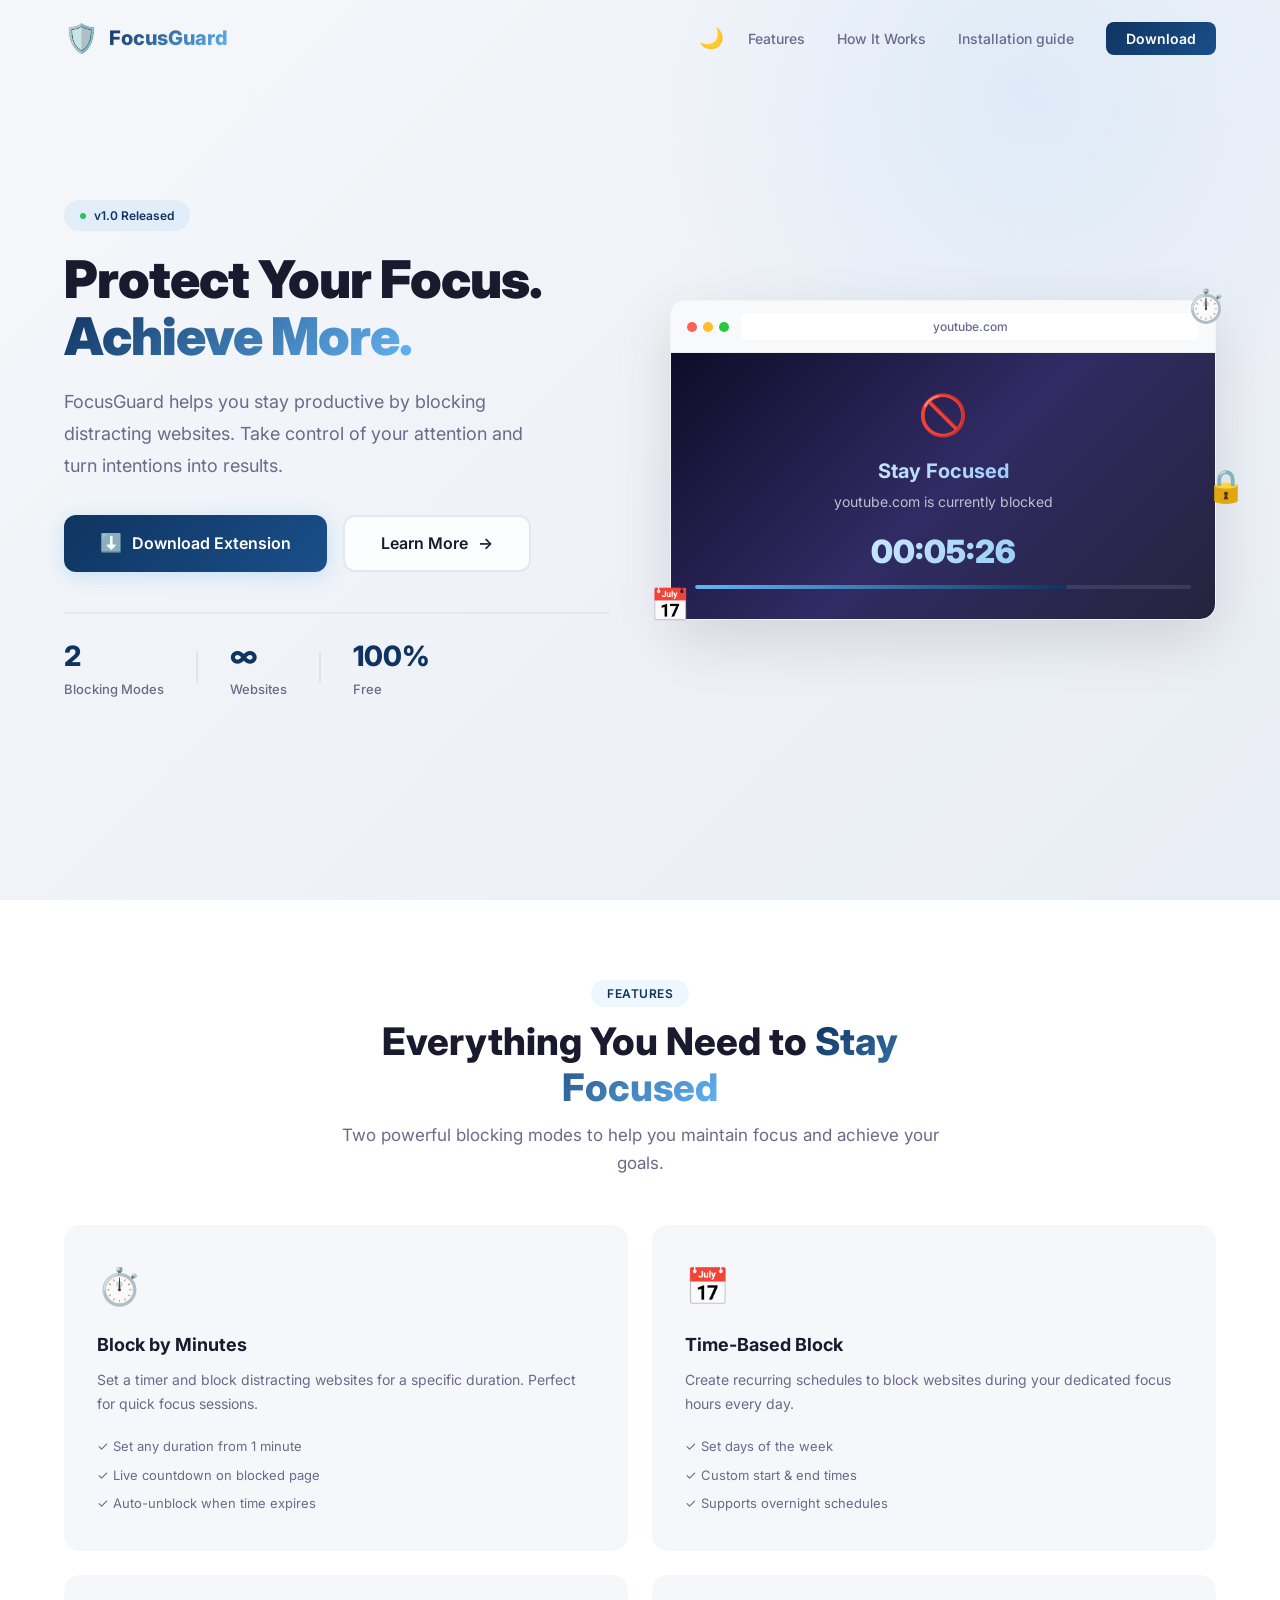
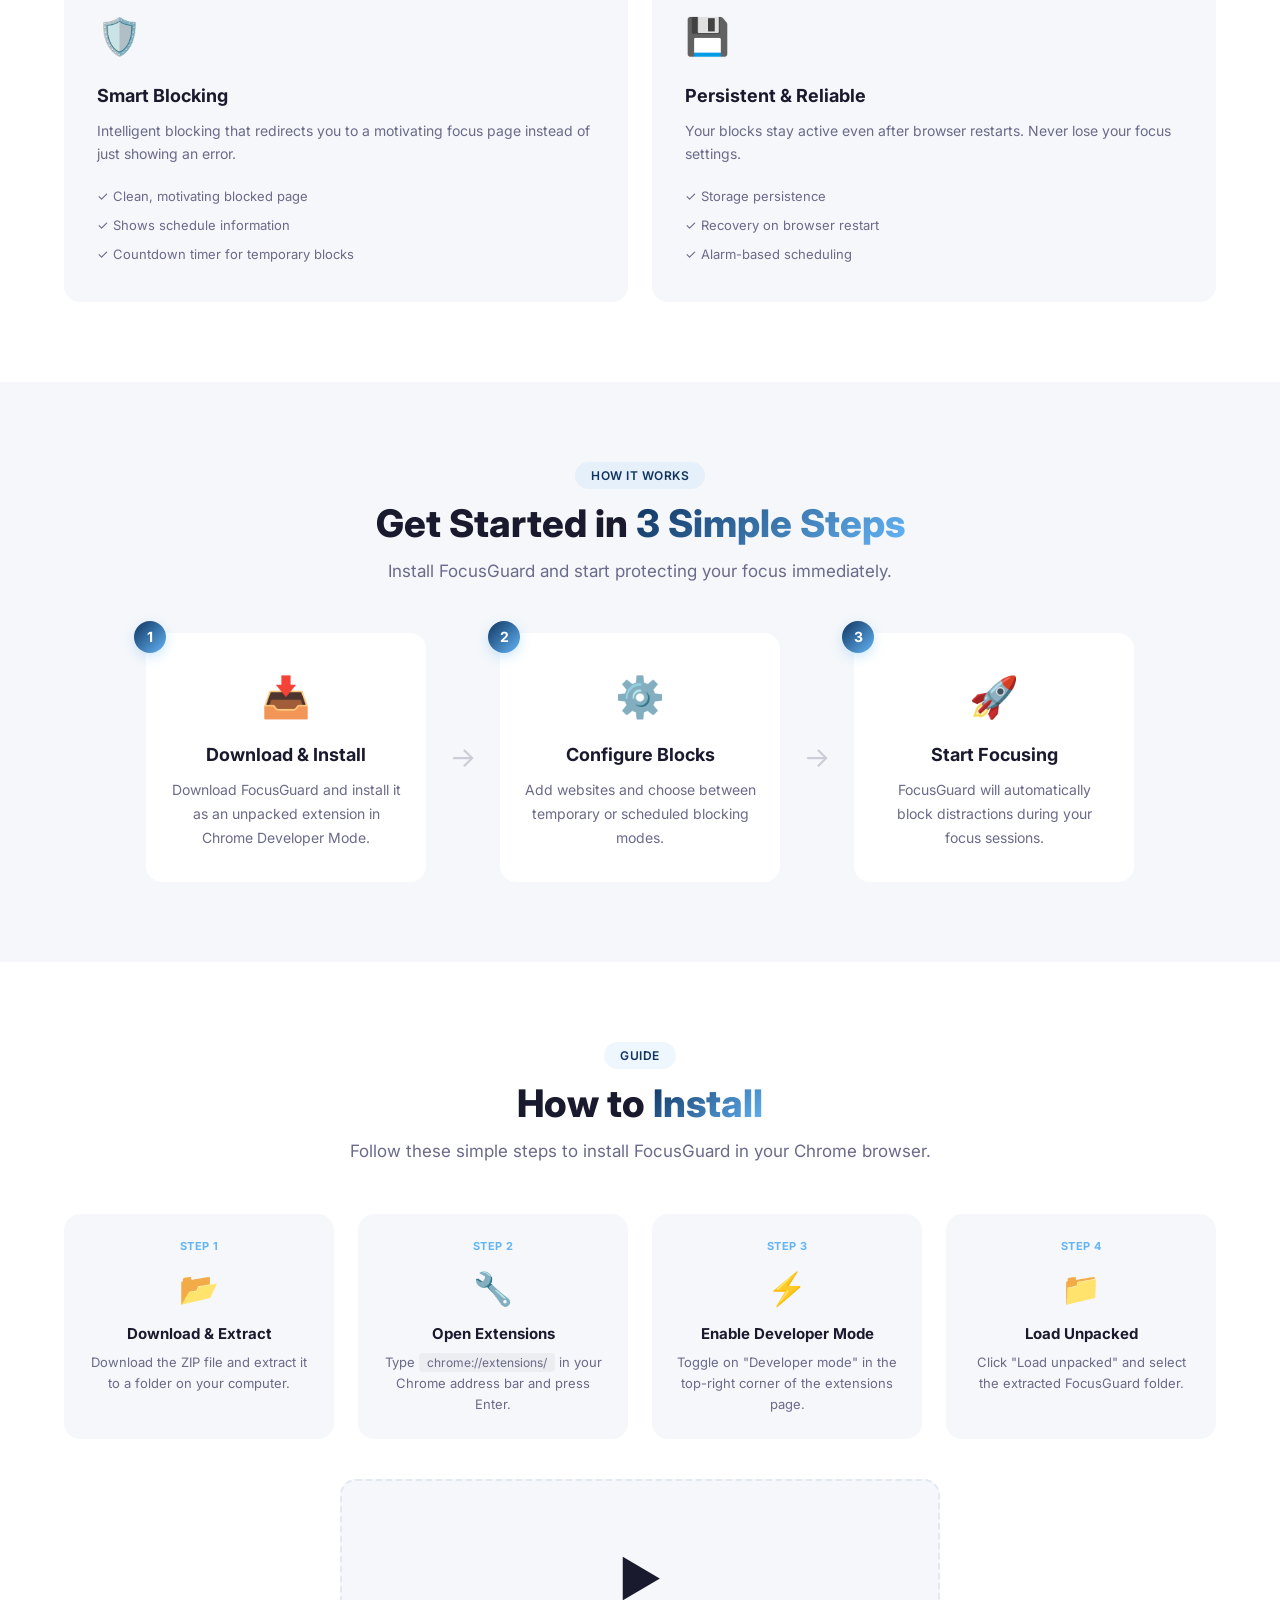
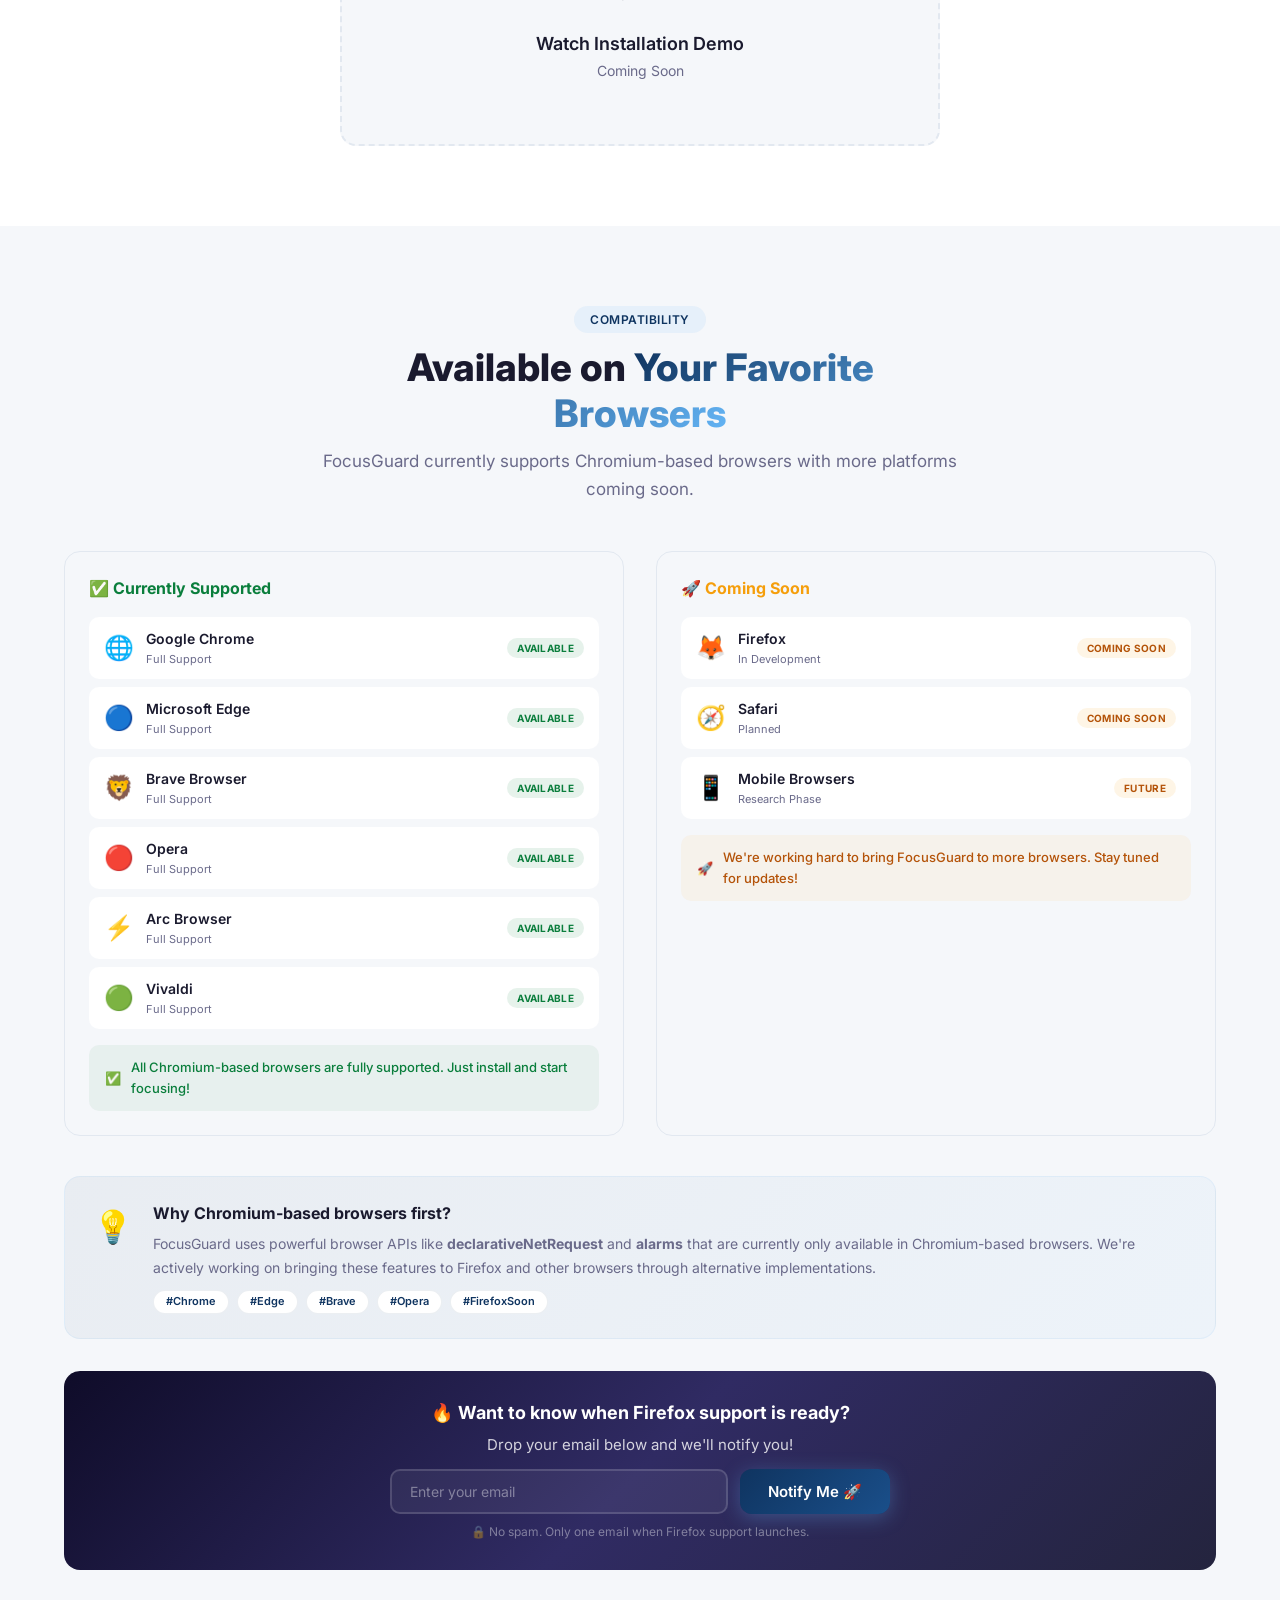
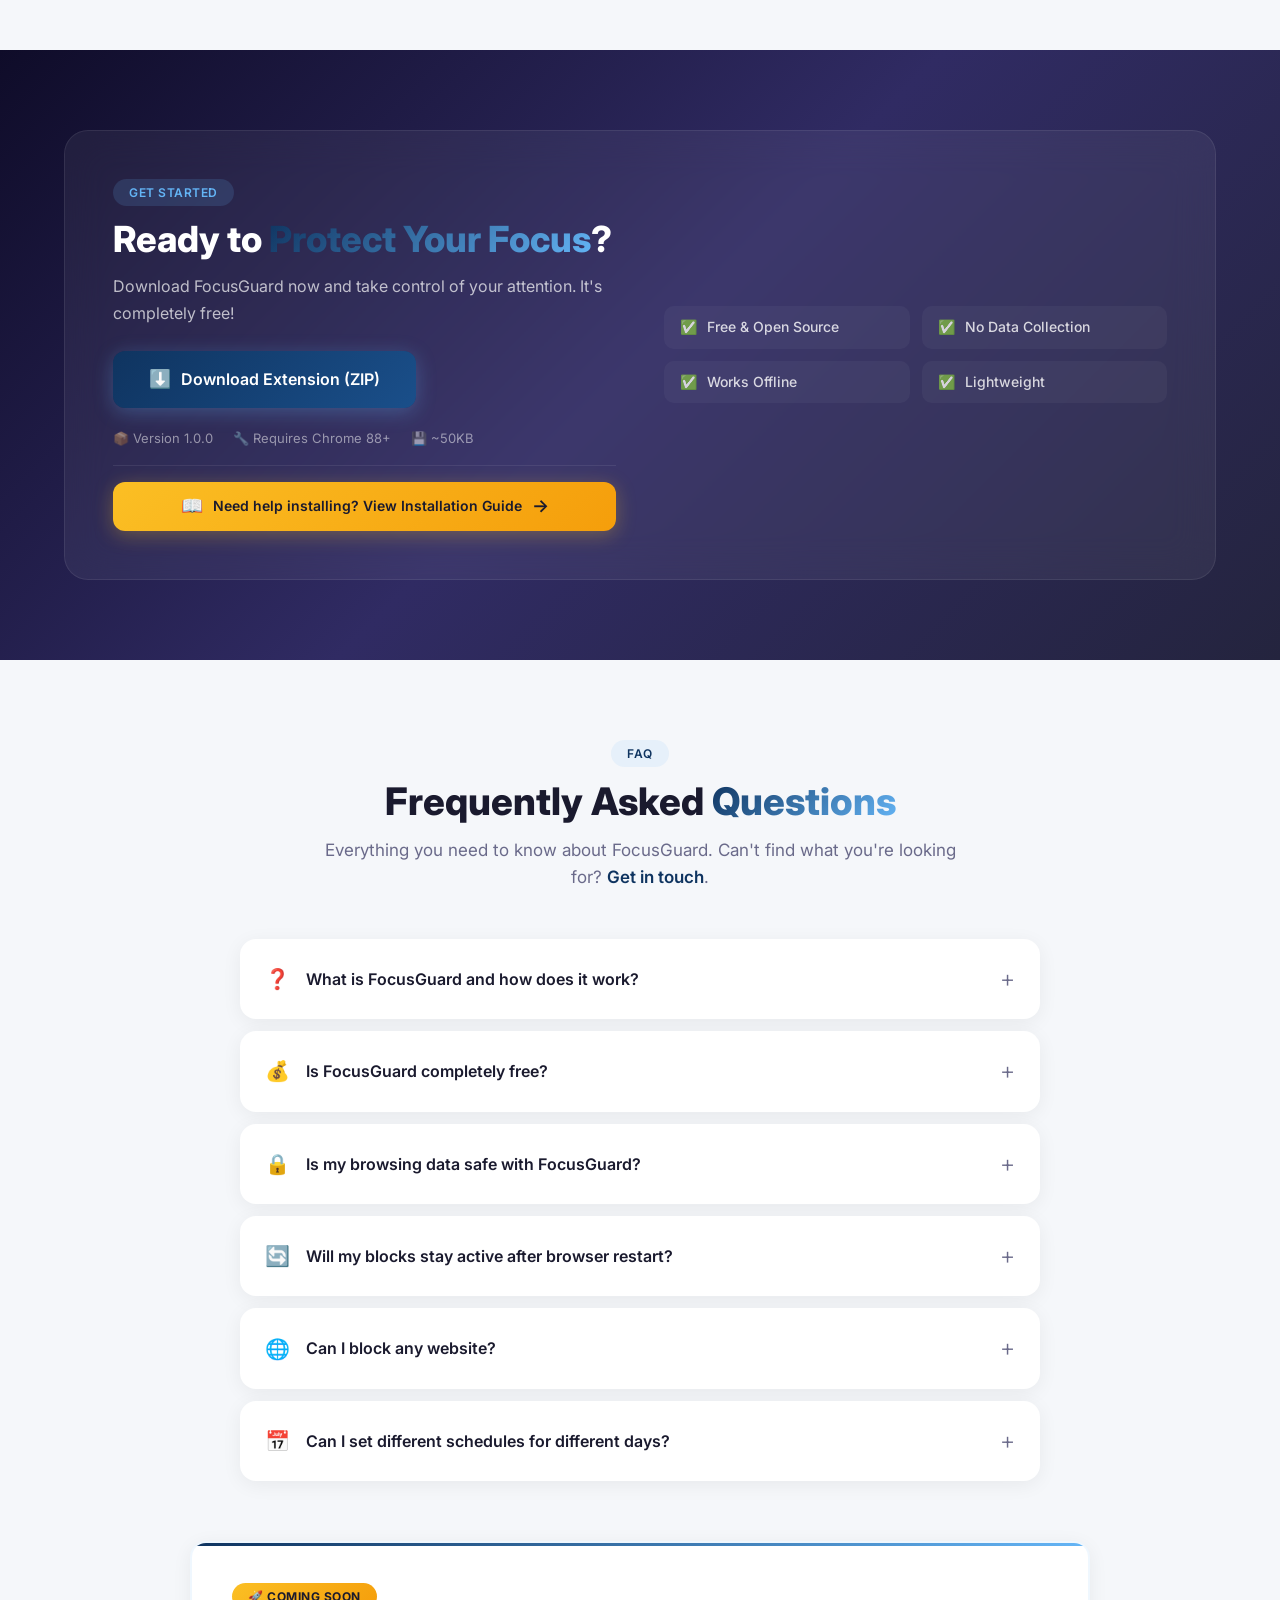
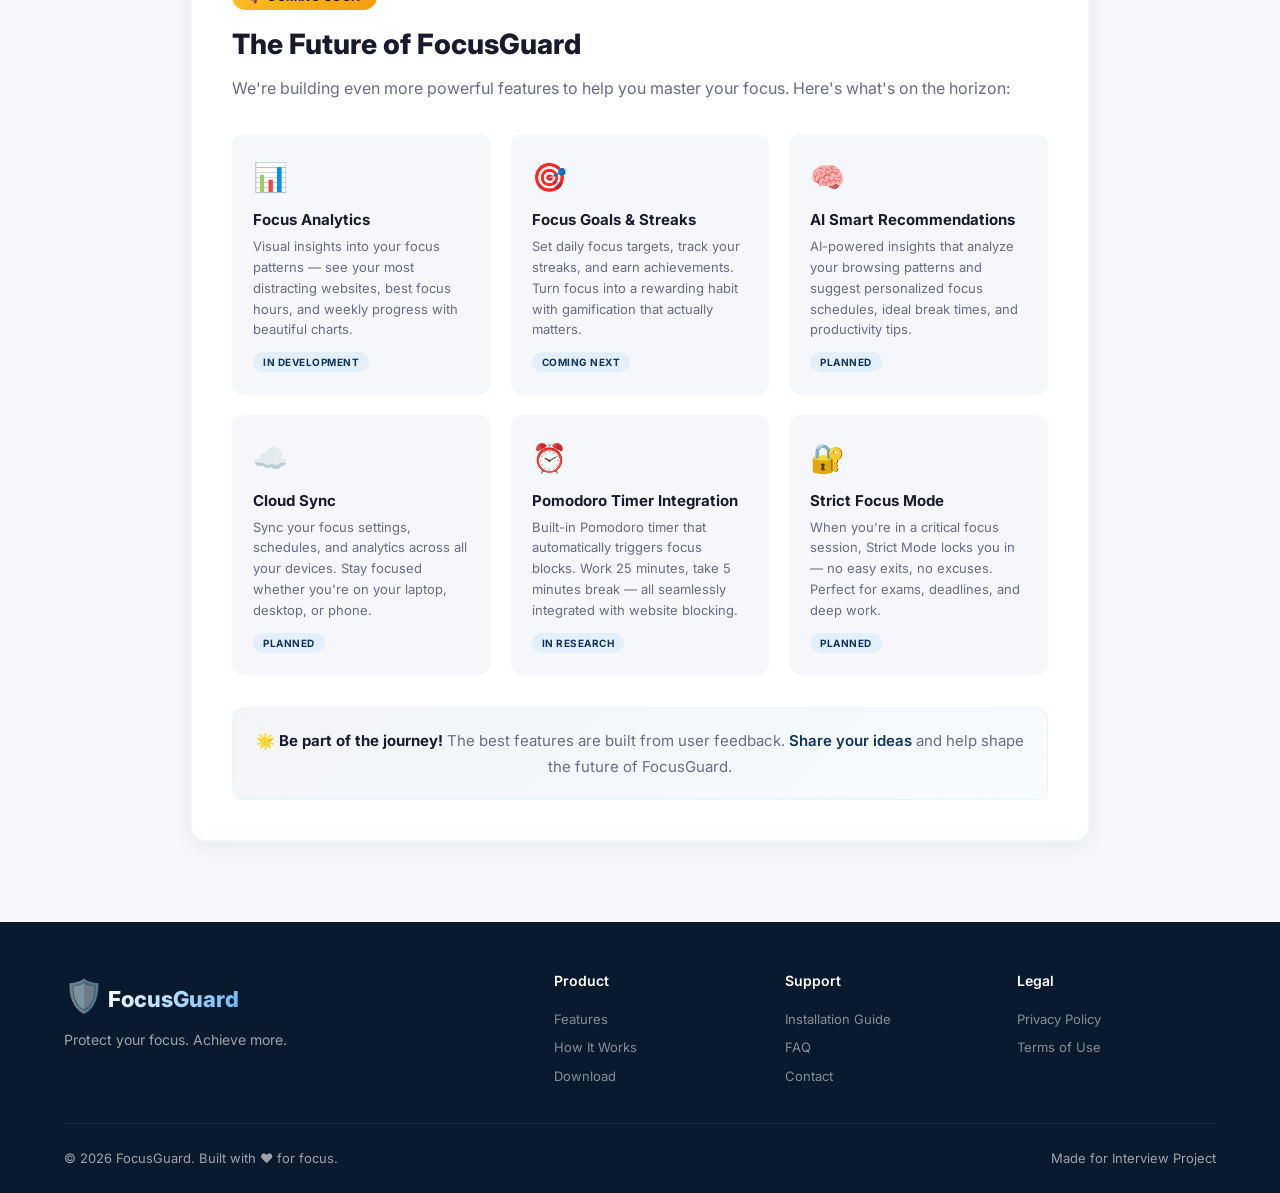
==== commit 86f23aea: "Toggle button added to website" ====
--- a/website/index.html
+++ b/website/index.html
@@ -19,6 +19,15 @@
           <span class="logo-icon">🛡️</span>
           <span class="logo-text">FocusGuard</span>
         </a>
+        <div class="nav-actions">
+          <button
+            class="theme-toggle"
+            id="themeToggle"
+            aria-label="Toggle theme"
+          >
+            <span class="theme-icon">🌙</span>
+          </button>
+        </div>
         <ul class="nav-links">
           <li><a href="#features">Features</a></li>
           <li><a href="#how-it-works">How It Works</a></li>
--- a/website/style.css
+++ b/website/style.css
@@ -1801,3 +1801,92 @@
     padding: 20px;
   }
 }
+
+/* ============================================
+   DARK MODE TOGGLE
+   ============================================ */
+
+.nav-actions {
+  display: flex;
+  align-items: center;
+  gap: 12px;
+  margin-left: auto;
+  margin-right: 16px;
+}
+
+.theme-toggle {
+  background: none;
+  border: none;
+  cursor: pointer;
+  font-size: 20px;
+  padding: 4px 8px;
+  border-radius: 8px;
+  transition: var(--transition);
+  color: var(--text-light);
+}
+
+.theme-toggle:hover {
+  background: rgba(0, 0, 0, 0.06);
+  transform: scale(1.1);
+}
+
+/* Dark Mode Variables */
+body.dark-mode {
+  --bg: #0f0f1a;
+  --white: #1a1a2e;
+  --text: #e8e8f0;
+  --text-light: #a0a0b8;
+  --shadow: 0 4px 20px rgba(0, 0, 0, 0.3);
+  --shadow-hover: 0 8px 40px rgba(0, 0, 0, 0.4);
+}
+
+body.dark-mode .navbar.scrolled {
+  background: rgba(26, 26, 46, 0.92);
+}
+
+body.dark-mode .hero {
+  background: linear-gradient(135deg, #0a0a1a, #151530);
+}
+
+body.dark-mode .feature-card,
+body.dark-mode .step,
+body.dark-mode .instruction-card,
+body.dark-mode .faq-item,
+body.dark-mode .upcoming-section,
+body.dark-mode .browser-group {
+  background: rgba(255, 255, 255, 0.04);
+  border-color: rgba(255, 255, 255, 0.06);
+}
+
+body.dark-mode .browser-item {
+  background: rgba(255, 255, 255, 0.04);
+}
+
+body.dark-mode .section-tag {
+  background: rgba(100, 180, 246, 0.15);
+}
+
+body.dark-mode .video-placeholder {
+  background: rgba(255, 255, 255, 0.04);
+  border-color: rgba(255, 255, 255, 0.06);
+}
+
+body.dark-mode .faq-question:hover {
+  background: rgba(255, 255, 255, 0.02);
+}
+
+body.dark-mode .explanation-tags span {
+  background: rgba(255, 255, 255, 0.06);
+  border-color: rgba(255, 255, 255, 0.06);
+  color: var(--text-light);
+}
+
+body.dark-mode .btn-secondary {
+  background: rgba(255, 255, 255, 0.08);
+  border-color: rgba(255, 255, 255, 0.1);
+  color: white;
+}
+
+body.dark-mode .btn-secondary:hover {
+  background: rgba(255, 255, 255, 0.15);
+}
